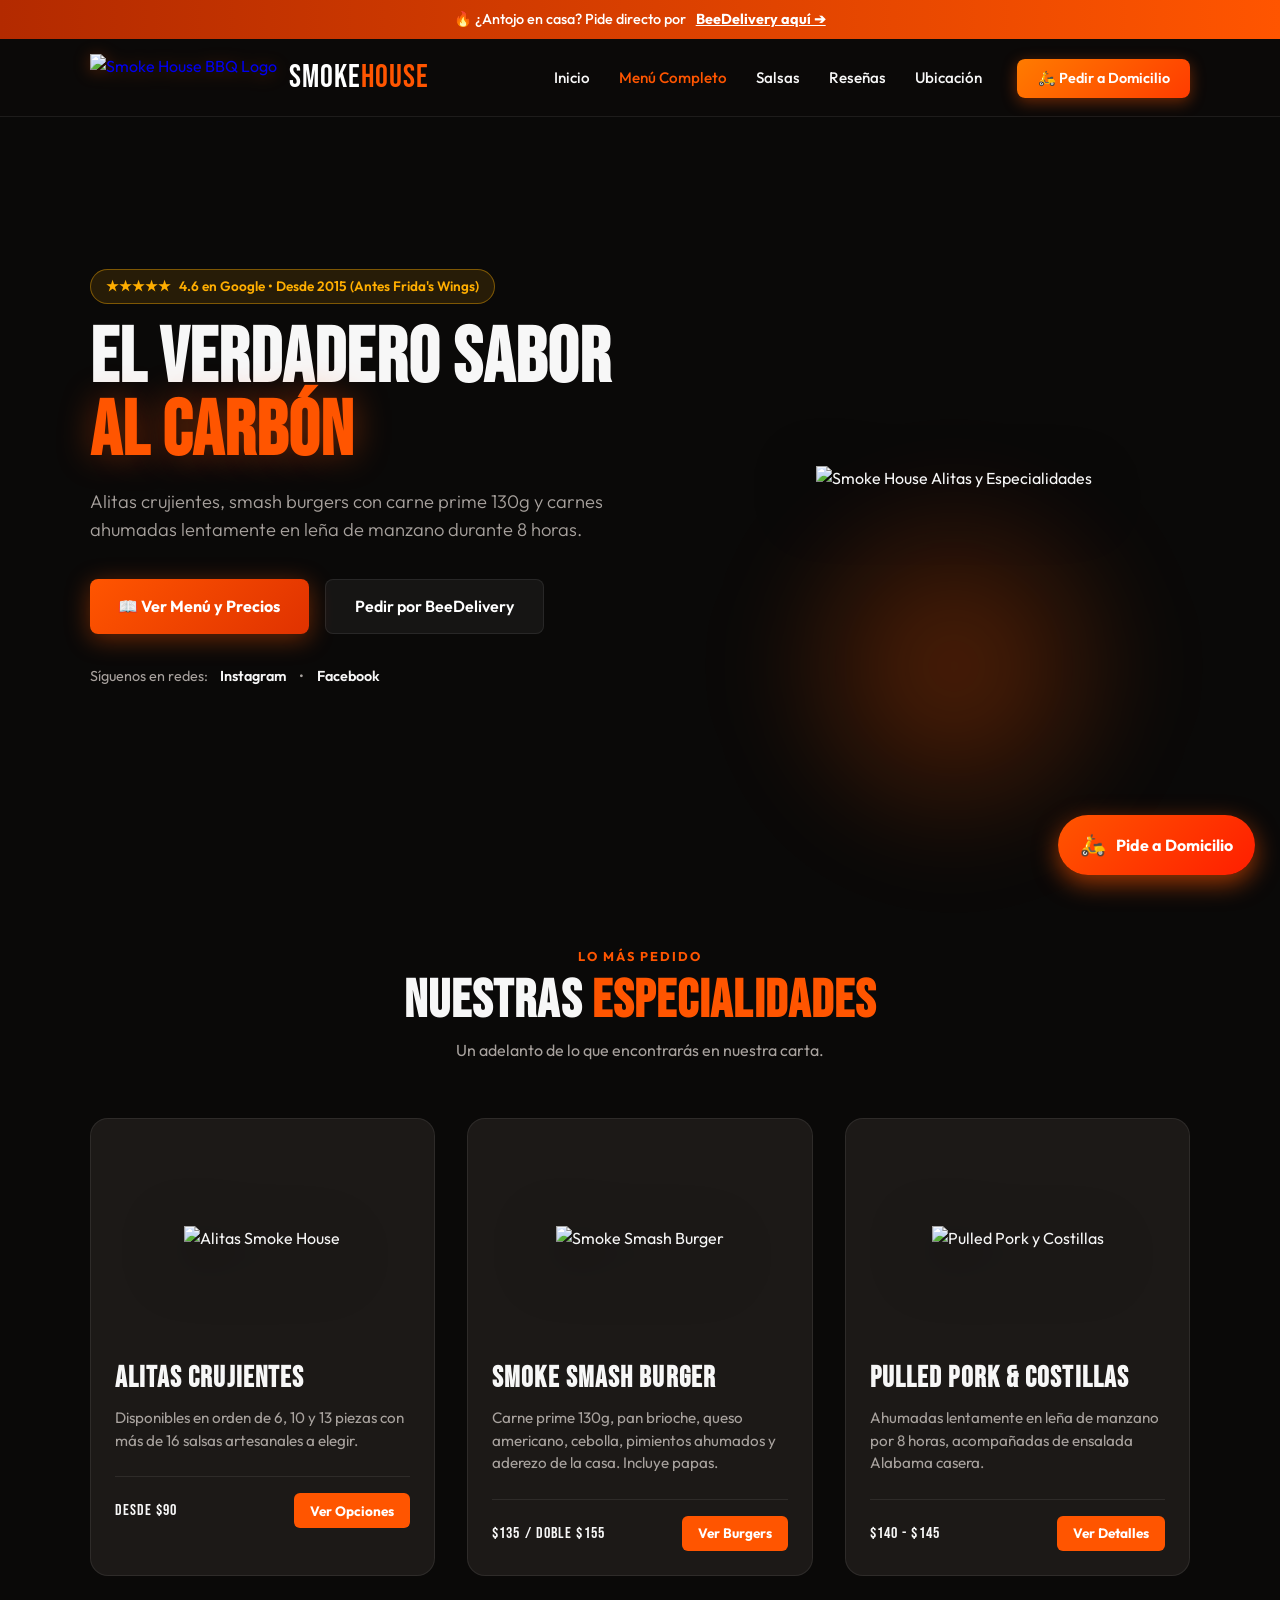
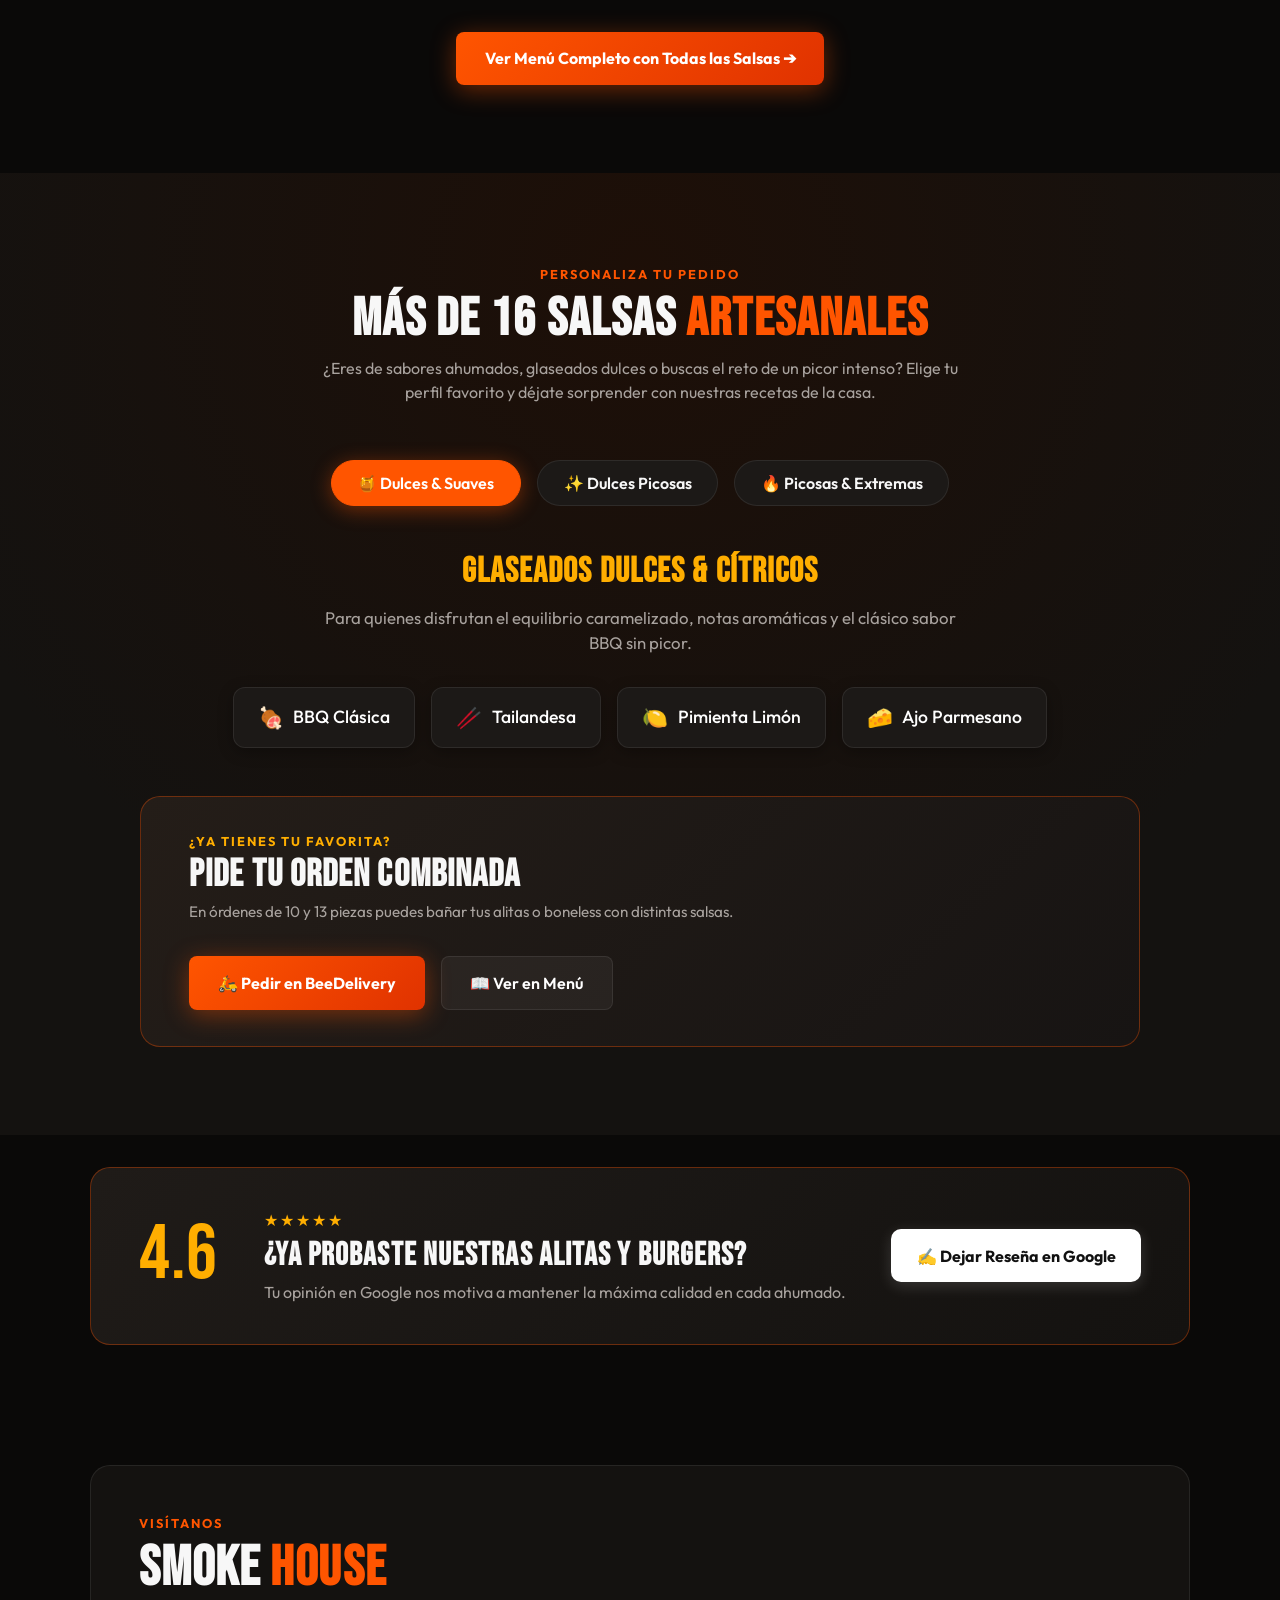
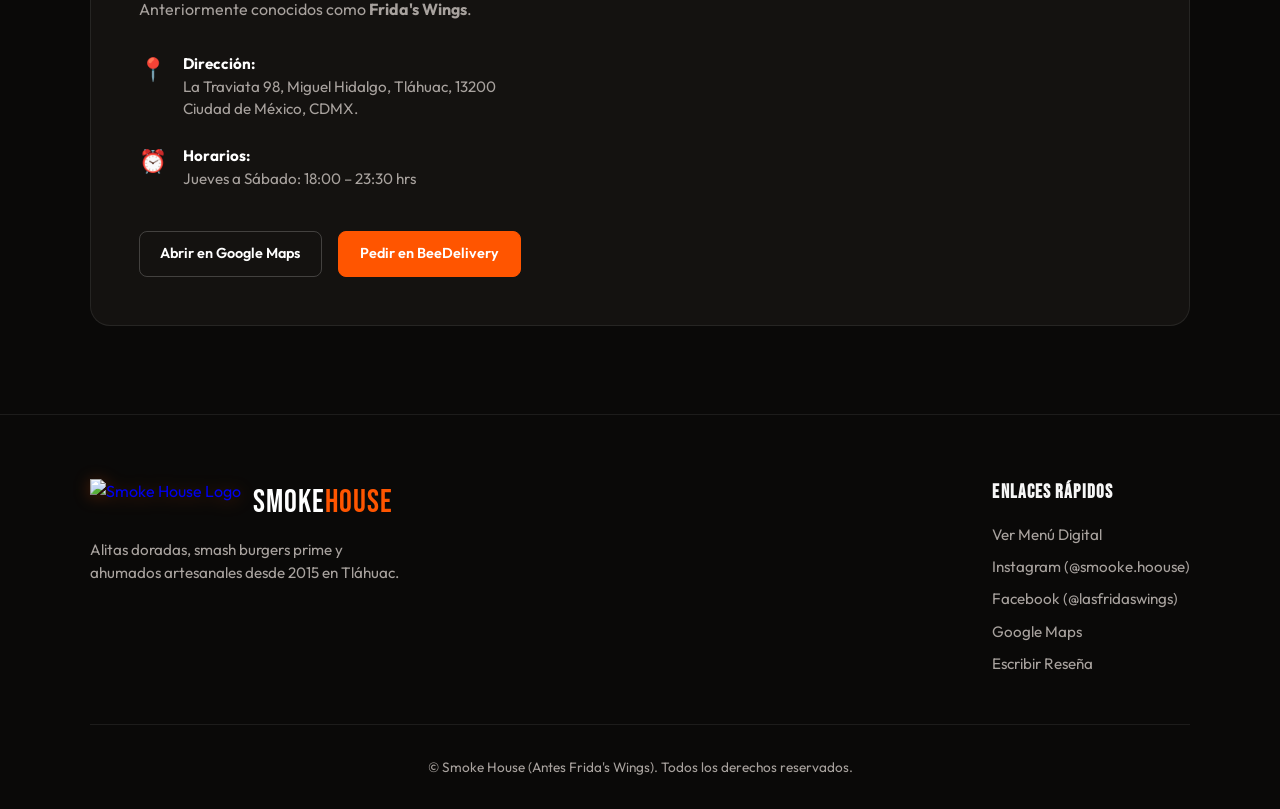
==== index.html @ 36313dc4 "Add files via upload" ====
<!DOCTYPE html>
<html lang="es">
<head>
  <meta charset="UTF-8">
  <meta name="viewport" content="width=device-width, initial-scale=1.0">
  <title>Smoke House BBQ | Alitas, Smash Burgers & Especialidades</title>
  <link rel="stylesheet" href="styles.css">
  <link rel="preconnect" href="https://fonts.googleapis.com">
  <link rel="preconnect" href="https://fonts.gstatic.com" crossorigin>
  <link href="https://fonts.googleapis.com/css2?family=Bebas+Neue&family=Outfit:wght@300;400;500;700&display=swap" rel="stylesheet">
</head>
<body>

  <!-- Cintillo Superior -->
  <div class="top-banner">
    <span>🔥 ¿Antojo en casa? Pide directo por </span>
    <a href="https://beedelivery.mx/restaurant/fridas-wings" target="_blank" rel="noopener noreferrer">BeeDelivery aquí ➔</a>
  </div>

  <!-- Navbar -->
  <nav class="navbar">
    <a href="index.html" class="logo-container">
      <img src="assets/recgraf/logo-smokehouse.png" alt="Smoke House BBQ Logo" class="site-logo">
      <span class="logo-text">SMOKE<span>HOUSE</span></span>
    </a>
    
    <div class="nav-menu" id="navMenu">
      <ul class="nav-links">
        <li><a href="index.html">Inicio</a></li>
        <li><a href="menu.html" class="active-link">Menú Completo</a></li>
        <li><a href="#sabores">Salsas</a></li>
        <li><a href="#resenas">Reseñas</a></li>
        <li><a href="#ubicacion">Ubicación</a></li>
      </ul>
      <div class="nav-actions">
        <a href="https://beedelivery.mx/restaurant/fridas-wings" target="_blank" rel="noopener noreferrer" class="btn-delivery">
          🛵 Pedir a Domicilio
        </a>
      </div>
    </div>

    <button class="nav-toggle" id="navToggle" aria-label="Abrir menú">
      <span></span>
      <span></span>
      <span></span>
    </button>
  </nav>

  <!-- Hero Section -->
  <header class="hero">
    <div class="hero-content">
      <div class="badge-hero">
        <span class="stars">★★★★★</span> 4.6 en Google • Desde 2015 (Antes Frida's Wings)
      </div>
      <h1>EL VERDADERO SABOR <span class="text-flame">AL CARBÓN</span></h1>
      <p>Alitas crujientes, smash burgers con carne prime 130g y carnes ahumadas lentamente en leña de manzano durante 8 horas.</p>
      
      <div class="hero-buttons">
        <a href="menu.html" class="btn-primary">📖 Ver Menú y Precios</a>
        <a href="https://beedelivery.mx/restaurant/fridas-wings" target="_blank" rel="noopener noreferrer" class="btn-secondary">Pedir por BeeDelivery</a>
      </div>

      <div class="social-quick">
        <span>Síguenos en redes:</span>
        <a href="https://www.instagram.com/smooke.hoouse" target="_blank" rel="noopener noreferrer">Instagram</a>
        <span>•</span>
        <a href="https://www.facebook.com/lasfridaswings/" target="_blank" rel="noopener noreferrer">Facebook</a>
      </div>
    </div>

    <div class="hero-media">
      <div class="glow-backdrop"></div>
      <img src="assets/recgraf/alitas.png" alt="Smoke House Alitas y Especialidades" class="hero-image cutout-img">
    </div>
  </header>

  <!-- Especialidades Destacadas -->
  <section id="destacados" class="section">
    <div class="section-header">
      <span class="section-tag">LO MÁS PEDIDO</span>
      <h2>NUESTRAS <span>ESPECIALIDADES</span></h2>
      <p>Un adelanto de lo que encontrarás en nuestra carta.</p>
    </div>

    <div class="cards-grid">
      <div class="card">
        <div class="card-img-wrap">
          <img src="assets/recgraf/alitas-platillo.png" alt="Alitas Smoke House" class="cutout-img">
        </div>
        <div class="card-content">
          <h3>Alitas Crujientes</h3>
          <p>Disponibles en orden de 6, 10 y 13 piezas con más de 16 salsas artesanales a elegir.</p>
          <div class="card-footer">
            <span class="portion">Desde $90</span>
            <a href="menu.html#alitas" class="btn-sm">Ver Opciones</a>
          </div>
        </div>
      </div>

      <div class="card">
        <div class="card-img-wrap">
          <img src="assets/recgraf/smash-burger.png" alt="Smoke Smash Burger" class="cutout-img">
        </div>
        <div class="card-content">
          <h3>Smoke Smash Burger</h3>
          <p>Carne prime 130g, pan brioche, queso americano, cebolla, pimientos ahumados y aderezo de la casa. Incluye papas.</p>
          <div class="card-footer">
            <span class="portion">$135 / Doble $155</span>
            <a href="menu.html#smash" class="btn-sm">Ver Burgers</a>
          </div>
        </div>
      </div>

      <div class="card">
        <div class="card-img-wrap">
          <img src="assets/recgraf/pulled-pork.png" alt="Pulled Pork y Costillas" class="cutout-img">
        </div>
        <div class="card-content">
          <h3>Pulled Pork & Costillas</h3>
          <p>Ahumadas lentamente en leña de manzano por 8 horas, acompañadas de ensalada Alabama casera.</p>
          <div class="card-footer">
            <span class="portion">$140 - $145</span>
            <a href="menu.html#especialidades" class="btn-sm">Ver Detalles</a>
          </div>
        </div>
      </div>
    </div>

    <div class="view-all-cta">
      <a href="menu.html" class="btn-primary">Ver Menú Completo con Todas las Salsas ➔</a>
    </div>
  </section>

<!-- Módulo Interactivo de Salsas: ¡Elige tu Favorita! -->
  <section id="sabores" class="section dark-section sauce-showcase">
    <div class="section-header">
      <span class="section-tag">PERSONALIZA TU PEDIDO</span>
      <h2>MÁS DE 16 SALSAS <span>ARTESANALES</span></h2>
      <p class="section-subtitle">
        ¿Eres de sabores ahumados, glaseados dulces o buscas el reto de un picor intenso? 
        Elige tu perfil favorito y déjate sorprender con nuestras recetas de la casa.
      </p>
    </div>

    <!-- Selector / Pestañas de Estilos de Salsa -->
    <div class="sauce-tabs">
      <button class="sauce-tab-btn active" data-category="dulces">
        🍯 Dulces & Suaves
      </button>
      <button class="sauce-tab-btn" data-category="dulces-picosas">
        ✨ Dulces Picosas
      </button>
      <button class="sauce-tab-btn" data-category="picosas">
        🔥 Picosas & Extremas
      </button>
    </div>

    <!-- Contenido de Salsas -->
    <div class="sauce-display-area">
      
      <!-- Categoría 1: Dulces -->
      <div class="sauce-category-panel active" id="dulces">
        <div class="panel-info">
          <h3>Glaseados Dulces & Cítricos</h3>
          <p>Para quienes disfrutan el equilibrio caramelizado, notas aromáticas y el clásico sabor BBQ sin picor.</p>
        </div>
        <div class="sauce-tag-grid">
          <div class="sauce-badge"><span class="badge-icon">🍖</span> BBQ Clásica</div>
          <div class="sauce-badge"><span class="badge-icon">🥢</span> Tailandesa</div>
          <div class="sauce-badge"><span class="badge-icon">🍋</span> Pimienta Limón</div>
          <div class="sauce-badge"><span class="badge-icon">🧀</span> Ajo Parmesano</div>
        </div>
      </div>

      <!-- Categoría 2: Dulces Picosas -->
      <div class="sauce-category-panel" id="dulces-picosas">
        <div class="panel-info">
          <h3>El Contraste Dulce-Picoso</h3>
          <p>La combinación favorita de la casa: toques frutales y botanas emblemáticas con un toque picante que engancha.</p>
        </div>
        <div class="sauce-tag-grid">
          <div class="sauce-badge"><span class="badge-icon">🍑</span> Durazno</div>
          <div class="sauce-badge"><span class="badge-icon">🍓</span> Frutos Rojos</div>
          <div class="sauce-badge"><span class="badge-icon">🥭</span> Mango Morita</div>
          <div class="sauce-badge"><span class="badge-icon">🫐</span> Blueberry</div>
          <div class="sauce-badge"><span class="badge-icon">🥃</span> Frambuesa Mezcal</div>
          <div class="sauce-badge"><span class="badge-icon">🍬</span> Pelón Pelo Rico</div>
          <div class="sauce-badge"><span class="badge-icon">🎡</span> Feria</div>
        </div>
      </div>

      <!-- Categoría 3: Picosas -->
      <div class="sauce-category-panel" id="picosas">
        <div class="panel-info">
          <h3>Fuego & Tradición</h3>
          <p>Chiles toreados, chipotle ahumado, mezclas cajún y el poder del habanero para los verdaderos amantes del picante.</p>
        </div>
        <div class="sauce-tag-grid">
          <div class="sauce-badge flame-badge"><span class="badge-icon">⚡</span> Búfalo</div>
          <div class="sauce-badge flame-badge"><span class="badge-icon">💣</span> Explosiva</div>
          <div class="sauce-badge flame-badge"><span class="badge-icon">🧂</span> Cajún</div>
          <div class="sauce-badge flame-badge"><span class="badge-icon">🌶️</span> Mango Habanero</div>
          <div class="sauce-badge flame-badge"><span class="badge-icon">🍍</span> Piña-Mango Habanero</div>
          <div class="sauce-badge flame-badge"><span class="badge-icon">🍂</span> Tamarindo Chipotle</div>
          <div class="sauce-badge flame-badge"><span class="badge-icon">💨</span> BBQ Chipotle</div>
        </div>
      </div>

    </div>

    <!-- Invitación / Call to Action -->
    <div class="sauce-cta-box">
      <div class="sauce-cta-content">
        <span class="cta-mini-tag">¿YA TIENES TU FAVORITA?</span>
        <h3>PIDE TU ORDEN COMBINADA</h3>
        <p>En órdenes de 10 y 13 piezas puedes bañar tus alitas o boneless con distintas salsas.</p>
      </div>
      <div class="sauce-cta-buttons">
        <a href="https://beedelivery.mx/restaurant/fridas-wings" target="_blank" rel="noopener noreferrer" class="btn-primary">
          🛵 Pedir en BeeDelivery
        </a>
        <a href="menu.html#salsas" class="btn-secondary">
          📖 Ver en Menú
        </a>
      </div>
    </div>
  </section>

  <!-- Reseñas -->
  <section id="resenas" class="section review-callout">
    <div class="review-box">
      <div class="review-score">4.6</div>
      <div class="review-details">
        <div class="stars-gold">★★★★★</div>
        <h3>¿Ya probaste nuestras alitas y burgers?</h3>
        <p>Tu opinión en Google nos motiva a mantener la máxima calidad en cada ahumado.</p>
      </div>
      <a href="https://search.google.com/local/writereview?placeid=ChIJX4h4C1UDzoURoZ0HjuZWt-M&cb=99326251" target="_blank" rel="noopener noreferrer" class="btn-review">
        ✍️ Dejar Reseña en Google
      </a>
    </div>
  </section>

  <!-- Ubicación -->
  <section id="ubicacion" class="section">
    <div class="location-grid">
      <div class="location-card">
        <span class="section-tag">VISÍTANOS</span>
        <h2>SMOKE <span>HOUSE</span></h2>
        <p class="tagline">Anteriormente conocidos como <strong>Frida's Wings</strong>.</p>
        
        <div class="info-list">
          <div class="info-item">
            <span class="icon">📍</span>
            <p><strong>Dirección:</strong><br>La Traviata 98, Miguel Hidalgo, Tláhuac, 13200 Ciudad de México, CDMX.</p>
          </div>
          <div class="info-item">
            <span class="icon">⏰</span>
            <p><strong>Horarios:</strong><br>Jueves a Sábado: 18:00 – 23:30 hrs</p>
          </div>
        </div>

        <div class="direct-links">
          <a href="https://maps.app.goo.gl/2SLFVTtFkL34fokA7" target="_blank" rel="noopener noreferrer" class="btn-outline">
            Abrir en Google Maps
          </a>
          <a href="https://beedelivery.mx/restaurant/fridas-wings" target="_blank" rel="noopener noreferrer" class="btn-outline highlight">
            Pedir en BeeDelivery
          </a>
        </div>
      </div>

      <div class="map-frame">
        <iframe 
          src="https://www.google.com/maps?q=La+Traviata+98,+Miguel+Hidalgo,+Tláhuac,+CDMX&output=embed" 
          width="100%" 
          height="100%" 
          style="border:0;" 
          allowfullscreen="" 
          loading="lazy">
        </iframe>
      </div>
    </div>
  </section>

  <a href="https://beedelivery.mx/restaurant/fridas-wings" target="_blank" rel="noopener noreferrer" class="floating-delivery" title="Pide en BeeDelivery">
    <span class="flt-icon">🛵</span>
    <span class="flt-text">Pide a Domicilio</span>
  </a>

  <footer class="footer">
    <div class="footer-wrap">
      <div class="footer-brand">
        <a href="index.html" class="logo-container">
          <img src="assets/recgraf/logo-smokehouse.png" alt="Smoke House Logo" class="site-logo">
          <span class="logo-text">SMOKE<span>HOUSE</span></span>
        </a>
        <p>Alitas doradas, smash burgers prime y ahumados artesanales desde 2015 en Tláhuac.</p>
      </div>
      
      <div class="footer-social">
        <h4>Enlaces Rápidos</h4>
        <div class="social-links">
          <a href="menu.html">Ver Menú Digital</a>
          <a href="https://www.instagram.com/smooke.hoouse" target="_blank" rel="noopener noreferrer">Instagram (@smooke.hoouse)</a>
          <a href="https://www.facebook.com/lasfridaswings/" target="_blank" rel="noopener noreferrer">Facebook (@lasfridaswings)</a>
          <a href="https://maps.app.goo.gl/2SLFVTtFkL34fokA7" target="_blank" rel="noopener noreferrer">Google Maps</a>
          <a href="https://search.google.com/local/writereview?query=Frida%27s+Wings+La+Traviata+98+Tlahuac" target="_blank" rel="noopener noreferrer">Escribir Reseña</a>
        </div>
      </div>
    </div>
    <div class="copyright">
      <p>© Smoke House (Antes Frida's Wings). Todos los derechos reservados.</p>
    </div>
  </footer>

  <script src="script.js"></script>
</body>
</html>
---- styles.css ----
/* ============================================================
   SMOKE HOUSE BBQ - MASTER STYLESHEET
   Variables, Reset, Tipografía y Tema Dark BBQ
   ============================================================ */

:root {
  --bg-dark: #0a0908;
  --bg-surface: #141210;
  --bg-card: #1c1917;
  --color-primary: #ff5500;
  --color-primary-glow: rgba(255, 85, 0, 0.4);
  --color-accent: #ffae00;
  --color-text: #f7f7f7;
  --color-muted: #a8a29e;
  --border-subtle: rgba(255, 255, 255, 0.08);
  --border-fire: rgba(255, 85, 0, 0.35);
  --transition: all 0.25s ease;
}

* {
  margin: 0;
  padding: 0;
  box-sizing: border-box;
}

html {
  scroll-behavior: smooth;
}

body {
  background-color: var(--bg-dark);
  color: var(--color-text);
  font-family: 'Outfit', sans-serif;
  line-height: 1.5;
  overflow-x: hidden;
}

/* Tipografía de Encabezados */
h1, h2, h3, h4, .logo-text, .review-score, .item-price, .wing-price, .wing-qty, .special-price, .junior-price, .portion {
  font-family: 'Bebas Neue', cursive;
  letter-spacing: 1.1px;
}

/* ============================================================
   BARRA SUPERIOR Y NAVEGACIÓN (GLOBAL)
   ============================================================ */

.top-banner {
  background: linear-gradient(90deg, #b32a00, #ff5500);
  color: #fff;
  text-align: center;
  padding: 0.55rem 1rem;
  font-size: 0.9rem;
  font-weight: 500;
}

.top-banner a {
  color: #fff;
  font-weight: 700;
  text-decoration: underline;
  margin-left: 0.4rem;
}

.navbar {
  display: flex;
  justify-content: space-between;
  align-items: center;
  padding: 0.9rem 7%;
  background: rgba(12, 10, 9, 0.94);
  backdrop-filter: blur(12px);
  position: sticky;
  top: 0;
  z-index: 1000;
  border-bottom: 1px solid var(--border-subtle);
}

.logo-container {
  display: flex;
  align-items: center;
  gap: 0.75rem;
  text-decoration: none;
}

.site-logo {
  height: 48px;
  width: auto;
  object-fit: contain;
  filter: drop-shadow(0 2px 8px rgba(255, 85, 0, 0.3));
  transition: transform 0.2s ease;
}

.logo-container:hover .site-logo {
  transform: scale(1.05);
}

.logo-text {
  font-size: 2rem;
  color: #fff;
}

.logo-text span {
  color: var(--color-primary);
}

.nav-menu {
  display: flex;
  align-items: center;
  gap: 2.2rem;
}

.nav-links {
  display: flex;
  list-style: none;
  gap: 1.8rem;
}

.nav-links a {
  color: var(--color-text);
  text-decoration: none;
  font-size: 0.95rem;
  font-weight: 500;
  transition: var(--transition);
}

.nav-links a:hover,
.nav-links a.active-link {
  color: var(--color-primary);
}

.btn-delivery {
  background: linear-gradient(135deg, #ff7b00, #ff3c00);
  color: #fff;
  padding: 0.65rem 1.3rem;
  border-radius: 8px;
  font-weight: 600;
  text-decoration: none;
  font-size: 0.9rem;
  box-shadow: 0 4px 15px var(--color-primary-glow);
  transition: var(--transition);
}

.btn-delivery:hover {
  transform: translateY(-2px);
  box-shadow: 0 6px 20px rgba(255, 85, 0, 0.6);
}

.nav-toggle {
  display: none;
  flex-direction: column;
  background: transparent;
  border: none;
  gap: 5px;
  cursor: pointer;
}

.nav-toggle span {
  width: 26px;
  height: 3px;
  background: #fff;
  border-radius: 2px;
}

/* ============================================================
   BOTONES Y COMPONENTES REUTILIZABLES
   ============================================================ */

.btn-primary {
  background: linear-gradient(135deg, #ff5500, #e03200);
  color: #fff;
  padding: 0.9rem 1.8rem;
  border-radius: 8px;
  font-weight: 700;
  text-decoration: none;
  display: inline-flex;
  align-items: center;
  gap: 0.5rem;
  box-shadow: 0 5px 25px var(--color-primary-glow);
  transition: var(--transition);
}

.btn-primary:hover {
  transform: translateY(-3px);
  box-shadow: 0 8px 30px rgba(255, 85, 0, 0.7);
}

.btn-secondary {
  border: 1px solid var(--border-subtle);
  background: rgba(255, 255, 255, 0.05);
  color: #fff;
  padding: 0.9rem 1.8rem;
  border-radius: 8px;
  font-weight: 600;
  text-decoration: none;
  transition: var(--transition);
}

.btn-secondary:hover {
  background: rgba(255, 255, 255, 0.12);
}

.btn-outline {
  border: 1px solid rgba(255, 255, 255, 0.2);
  color: #fff;
  padding: 0.7rem 1.3rem;
  border-radius: 8px;
  text-decoration: none;
  font-weight: 600;
  font-size: 0.9rem;
  transition: var(--transition);
}

.btn-outline:hover {
  border-color: var(--color-primary);
  color: var(--color-primary);
}

.btn-outline.highlight {
  background: var(--color-primary);
  border-color: var(--color-primary);
  color: #fff;
}

.btn-sm {
  background: var(--color-primary);
  color: #fff;
  text-decoration: none;
  font-size: 0.85rem;
  font-weight: 700;
  padding: 0.45rem 1rem;
  border-radius: 6px;
  transition: var(--transition);
}

.btn-sm:hover {
  background: #e03200;
}

.btn-sm.highlight {
  background: var(--color-primary);
  box-shadow: 0 4px 15px var(--color-primary-glow);
}

/* ============================================================
   HERO & SECCIONES DE INDEX.HTML
   ============================================================ */

.hero {
  display: flex;
  align-items: center;
  justify-content: space-between;
  padding: 4.5rem 7% 5.5rem;
  min-height: 82vh;
  gap: 3rem;
  position: relative;
}

.hero-content {
  max-width: 580px;
  z-index: 2;
}

.badge-hero {
  display: inline-flex;
  align-items: center;
  gap: 0.5rem;
  padding: 0.4rem 0.95rem;
  background: rgba(255, 174, 0, 0.12);
  border: 1px solid rgba(255, 174, 0, 0.4);
  color: var(--color-accent);
  border-radius: 30px;
  font-size: 0.85rem;
  font-weight: 600;
  margin-bottom: 1.2rem;
}

.hero h1 {
  font-size: 4.8rem;
  line-height: 0.95;
  margin-bottom: 1.2rem;
}

.text-flame {
  color: var(--color-primary);
  text-shadow: 0 0 35px var(--color-primary-glow);
}

.hero p {
  color: var(--color-muted);
  font-size: 1.15rem;
  margin-bottom: 2.2rem;
  font-weight: 300;
}

.hero-buttons {
  display: flex;
  gap: 1rem;
  flex-wrap: wrap;
  margin-bottom: 2rem;
}

.social-quick {
  display: flex;
  align-items: center;
  gap: 0.8rem;
  font-size: 0.9rem;
  color: var(--color-muted);
}

.social-quick a {
  color: var(--color-text);
  text-decoration: none;
  font-weight: 600;
  transition: var(--transition);
}

.social-quick a:hover {
  color: var(--color-primary);
}

.hero-media {
  flex: 1;
  display: flex;
  justify-content: center;
  position: relative;
}

.glow-backdrop {
  position: absolute;
  width: 400px;
  height: 400px;
  background: radial-gradient(circle, rgba(255, 85, 0, 0.3) 0%, rgba(12, 10, 9, 0) 70%);
  border-radius: 50%;
  filter: blur(40px);
  z-index: 1;
}

.cutout-img {
  position: relative;
  z-index: 2;
  max-width: 100%;
  height: auto;
  filter: drop-shadow(0 15px 30px rgba(0, 0, 0, 0.85));
}

.section {
  padding: 5.5rem 7%;
}

.dark-section {
  background: var(--bg-surface);
}

.section-header {
  text-align: center;
  max-width: 650px;
  margin: 0 auto 3.5rem;
}

.section-tag {
  display: inline-block;
  font-size: 0.8rem;
  letter-spacing: 2px;
  font-weight: 700;
  color: var(--color-primary);
  margin-bottom: 0.5rem;
}

.section-header h2 {
  font-size: 3.4rem;
  line-height: 1;
  margin-bottom: 0.6rem;
}

.section-header h2 span {
  color: var(--color-primary);
}

.section-header p {
  color: var(--color-muted);
  font-size: 1rem;
}

.cards-grid {
  display: grid;
  grid-template-columns: repeat(auto-fit, minmax(290px, 1fr));
  gap: 2rem;
}

.card {
  background: var(--bg-card);
  border: 1px solid var(--border-subtle);
  border-radius: 18px;
  padding: 1.5rem;
  display: flex;
  flex-direction: column;
  transition: var(--transition);
}

.card:hover {
  transform: translateY(-6px);
  border-color: var(--border-fire);
  box-shadow: 0 12px 30px rgba(0,0,0,0.5);
}

.card-img-wrap {
  height: 190px;
  display: flex;
  align-items: center;
  justify-content: center;
  margin-bottom: 1.5rem;
}

.card-img-wrap img {
  max-height: 100%;
  max-width: 100%;
  object-fit: contain;
}

.card-content h3 {
  font-size: 1.8rem;
  margin-bottom: 0.4rem;
}

.card-content p {
  color: var(--color-muted);
  font-size: 0.95rem;
  margin-bottom: 1.5rem;
  flex-grow: 1;
}

.card-footer {
  display: flex;
  justify-content: space-between;
  align-items: center;
  border-top: 1px solid var(--border-subtle);
  padding-top: 1rem;
}

.view-all-cta {
  text-align: center;
  margin-top: 3.5rem;
}

/* ============================================================
   MÓDULO INTERACTIVO DE SALSAS EN HOME (index.html)
   ============================================================ */

.sauce-showcase {
  background: radial-gradient(circle at 50% 10%, rgba(255, 85, 0, 0.08) 0%, var(--bg-surface) 70%);
  position: relative;
}

.sauce-tabs {
  display: flex;
  justify-content: center;
  gap: 1rem;
  flex-wrap: wrap;
  margin-bottom: 2.5rem;
}

.sauce-tab-btn {
  background: var(--bg-card);
  border: 1px solid var(--border-subtle);
  color: var(--color-text);
  font-family: 'Outfit', sans-serif;
  font-size: 1rem;
  font-weight: 600;
  padding: 0.75rem 1.6rem;
  border-radius: 50px;
  cursor: pointer;
  transition: var(--transition);
}

.sauce-tab-btn:hover {
  border-color: var(--color-primary);
  background: rgba(255, 85, 0, 0.1);
}

.sauce-tab-btn.active {
  background: var(--color-primary);
  border-color: var(--color-primary);
  color: #fff;
  box-shadow: 0 4px 20px var(--color-primary-glow);
}

.sauce-display-area {
  max-width: 1000px;
  margin: 0 auto;
}

.sauce-category-panel {
  display: none;
  animation: fadeIn 0.4s ease forwards;
}

.sauce-category-panel.active {
  display: block;
}

@keyframes fadeIn {
  from { opacity: 0; transform: translateY(10px); }
  to { opacity: 1; transform: translateY(0); }
}

.panel-info {
  text-align: center;
  max-width: 650px;
  margin: 0 auto 2rem;
}

.panel-info h3 {
  font-size: 2.2rem;
  color: var(--color-accent);
  margin-bottom: 0.4rem;
}

.panel-info p {
  color: var(--color-muted);
  font-size: 1.05rem;
}

.sauce-tag-grid {
  display: flex;
  flex-wrap: wrap;
  justify-content: center;
  gap: 1rem;
  margin-bottom: 3rem;
}

.sauce-badge {
  background: var(--bg-card);
  border: 1px solid var(--border-subtle);
  color: #fff;
  font-size: 1.1rem;
  font-weight: 500;
  padding: 0.85rem 1.5rem;
  border-radius: 12px;
  display: flex;
  align-items: center;
  gap: 0.6rem;
  box-shadow: 0 4px 15px rgba(0,0,0,0.3);
  transition: var(--transition);
}

.sauce-badge:hover {
  transform: translateY(-4px);
  border-color: var(--color-accent);
  box-shadow: 0 8px 25px rgba(255, 174, 0, 0.2);
}

.flame-badge:hover {
  border-color: var(--color-primary);
  box-shadow: 0 8px 25px var(--color-primary-glow);
}

.badge-icon {
  font-size: 1.3rem;
}

.sauce-cta-box {
  background: linear-gradient(135deg, #241d18, #171413);
  border: 1px solid var(--border-fire);
  border-radius: 20px;
  padding: 2.2rem 3rem;
  display: flex;
  justify-content: space-between;
  align-items: center;
  gap: 2rem;
  flex-wrap: wrap;
  max-width: 1000px;
  margin: 0 auto;
}

.cta-mini-tag {
  color: var(--color-accent);
  font-size: 0.8rem;
  font-weight: 700;
  letter-spacing: 2px;
  display: block;
  margin-bottom: 0.3rem;
}

.sauce-cta-content h3 {
  font-size: 2.4rem;
  line-height: 1;
  margin-bottom: 0.4rem;
}

.sauce-cta-content p {
  color: var(--color-muted);
  font-size: 0.95rem;
}

.sauce-cta-buttons {
  display: flex;
  gap: 1rem;
  flex-wrap: wrap;
}

/* ============================================================
   RESEÑAS, UBICACIÓN Y FOOTER (GLOBAL)
   ============================================================ */

.review-callout {
  padding-top: 2rem;
  padding-bottom: 2rem;
}

.review-box {
  background: linear-gradient(135deg, #1f1b18, #141210);
  border: 1px solid var(--border-fire);
  border-radius: 20px;
  padding: 2.5rem 3rem;
  display: flex;
  align-items: center;
  justify-content: space-between;
  gap: 2rem;
  flex-wrap: wrap;
}

.review-score {
  font-size: 4.8rem;
  color: var(--color-accent);
  line-height: 1;
}

.stars-gold {
  color: var(--color-accent);
  letter-spacing: 2px;
}

.review-details h3 {
  font-size: 2rem;
}

.review-details p {
  color: var(--color-muted);
}

.btn-review {
  background: #fff;
  color: #111;
  font-weight: 700;
  text-decoration: none;
  padding: 0.9rem 1.6rem;
  border-radius: 10px;
  transition: var(--transition);
  box-shadow: 0 4px 15px rgba(255,255,255,0.15);
}

.btn-review:hover {
  background: var(--color-accent);
  color: #000;
}

.location-grid {
  display: grid;
  grid-template-columns: 1fr 1.2fr;
  gap: 2.5rem;
  background: var(--bg-surface);
  border: 1px solid var(--border-subtle);
  border-radius: 20px;
  overflow: hidden;
}

.location-card {
  padding: 3rem;
  display: flex;
  flex-direction: column;
  justify-content: center;
}

.location-card h2 {
  font-size: 3.5rem;
  line-height: 1;
}

.location-card h2 span {
  color: var(--color-primary);
}

.tagline {
  color: var(--color-muted);
  margin-bottom: 2rem;
}

.info-list {
  display: flex;
  flex-direction: column;
  gap: 1.5rem;
  margin-bottom: 2.5rem;
}

.info-item {
  display: flex;
  gap: 1rem;
  align-items: flex-start;
}

.info-item .icon {
  font-size: 1.4rem;
}

.info-item p {
  color: var(--color-muted);
  font-size: 0.95rem;
}

.info-item strong {
  color: #fff;
}

.direct-links {
  display: flex;
  gap: 1rem;
  flex-wrap: wrap;
}

.map-frame {
  min-height: 380px;
}

.floating-delivery {
  position: fixed;
  bottom: 25px;
  right: 25px;
  background: linear-gradient(135deg, #ff5500, #ff1e00);
  color: #fff;
  display: flex;
  align-items: center;
  gap: 0.6rem;
  padding: 0.9rem 1.4rem;
  border-radius: 50px;
  text-decoration: none;
  font-weight: 700;
  box-shadow: 0 8px 25px rgba(255, 85, 0, 0.6);
  z-index: 999;
  transition: var(--transition);
}

.floating-delivery:hover {
  transform: scale(1.05);
  box-shadow: 0 10px 30px rgba(255, 85, 0, 0.8);
}

.flt-icon {
  font-size: 1.3rem;
}

.footer {
  border-top: 1px solid var(--border-subtle);
  background: var(--bg-dark);
  padding: 4rem 7% 2rem;
}

.footer-wrap {
  display: flex;
  justify-content: space-between;
  align-items: flex-start;
  flex-wrap: wrap;
  gap: 2rem;
  margin-bottom: 3rem;
}

.footer-brand p {
  color: var(--color-muted);
  font-size: 0.95rem;
  max-width: 320px;
  margin-top: 0.75rem;
}

.footer-social h4 {
  font-size: 1.2rem;
  margin-bottom: 1rem;
}

.social-links {
  display: flex;
  flex-direction: column;
  gap: 0.6rem;
}

.social-links a {
  color: var(--color-muted);
  text-decoration: none;
  font-size: 0.95rem;
  transition: var(--transition);
}

.social-links a:hover {
  color: var(--color-primary);
}

.copyright {
  text-align: center;
  color: var(--color-muted);
  font-size: 0.85rem;
  border-top: 1px solid var(--border-subtle);
  padding-top: 2rem;
}

/* ============================================================
   PÁGINA DE MENÚ DIGITAL FULL-WIDTH (menu.html)
   ============================================================ */

.menu-page-body {
  background-color: #0a0908;
}

.menu-dynamic-hero {
  position: relative;
  padding: 5rem 7% 3rem;
  background: radial-gradient(circle at 50% 20%, rgba(255, 85, 0, 0.22) 0%, rgba(10, 9, 8, 0.98) 75%);
  text-align: center;
  border-bottom: 1px solid var(--border-fire);
}

.menu-hero-inner {
  max-width: 900px;
  margin: 0 auto;
}

.hero-badge-pill {
  display: inline-block;
  background: rgba(255, 85, 0, 0.15);
  border: 1px solid var(--border-fire);
  color: var(--color-primary);
  font-weight: 700;
  font-size: 0.85rem;
  padding: 0.4rem 1.2rem;
  border-radius: 50px;
  letter-spacing: 1.5px;
  margin-bottom: 1rem;
}

.menu-dynamic-hero h1 {
  font-size: 5rem;
  line-height: 0.95;
  margin-bottom: 1rem;
}

.menu-dynamic-hero h1 span {
  color: var(--color-primary);
  text-shadow: 0 0 35px var(--color-primary-glow);
}

.menu-dynamic-hero p {
  color: var(--color-muted);
  font-size: 1.2rem;
  font-weight: 300;
  margin-bottom: 2.5rem;
}

.menu-quick-nav {
  display: flex;
  justify-content: center;
  gap: 0.8rem;
  flex-wrap: wrap;
  position: sticky;
  top: 75px;
  z-index: 90;
  padding: 0.8rem 1rem;
  background: rgba(16, 14, 12, 0.85);
  backdrop-filter: blur(14px);
  border: 1px solid var(--border-subtle);
  border-radius: 50px;
  box-shadow: 0 10px 30px rgba(0,0,0,0.6);
}

.quick-nav-item {
  color: #fff;
  text-decoration: none;
  font-size: 0.95rem;
  font-weight: 600;
  padding: 0.5rem 1.2rem;
  border-radius: 30px;
  transition: var(--transition);
  background: rgba(255, 255, 255, 0.04);
}

.quick-nav-item:hover {
  background: var(--color-primary);
  color: #fff;
  transform: translateY(-2px);
}

.menu-fullwidth-wrapper {
  max-width: 1380px;
  margin: 0 auto;
  padding: 3rem 4% 6rem;
  display: flex;
  flex-direction: column;
  gap: 4.5rem;
}

.free-fries-banner {
  background: linear-gradient(90deg, #3d1404, #ff5500, #3d1404);
  border-radius: 16px;
  padding: 1.2rem 2rem;
  display: flex;
  align-items: center;
  gap: 1.5rem;
  box-shadow: 0 8px 30px var(--color-primary-glow);
  border: 1px solid rgba(255, 255, 255, 0.2);
}

.banner-icon {
  font-size: 2.8rem;
}

.banner-text strong {
  display: block;
  font-size: 1.25rem;
  color: #fff;
  letter-spacing: 1px;
}

.banner-text span {
  color: rgba(255, 255, 255, 0.9);
  font-size: 0.95rem;
}

.category-title-bar {
  display: flex;
  justify-content: space-between;
  align-items: flex-end;
  border-bottom: 2px solid var(--border-subtle);
  padding-bottom: 1.2rem;
  margin-bottom: 2.2rem;
  flex-wrap: wrap;
  gap: 1rem;
}

.title-with-icon {
  display: flex;
  align-items: center;
  gap: 1.2rem;
}

.fire-title-icon {
  font-size: 3rem;
}

.title-with-icon h2 {
  font-size: 2.8rem;
  line-height: 1;
  color: #fff;
}

.title-with-icon p {
  color: var(--color-muted);
  font-size: 1.05rem;
  margin-top: 0.3rem;
}

.category-tag-badge {
  background: rgba(255, 255, 255, 0.06);
  border: 1px solid var(--border-subtle);
  color: var(--color-muted);
  font-size: 0.85rem;
  font-weight: 700;
  padding: 0.4rem 1rem;
  border-radius: 20px;
}

.category-tag-badge.gold {
  border-color: var(--color-accent);
  color: var(--color-accent);
  background: rgba(255, 174, 0, 0.1);
}

/* 1. Alitas Pricing Grid */
.wings-pricing-grid {
  display: grid;
  grid-template-columns: repeat(auto-fit, minmax(300px, 1fr));
  gap: 2rem;
}

.wing-card {
  background: var(--bg-card);
  border: 1px solid var(--border-subtle);
  border-radius: 20px;
  padding: 2.5rem 2rem;
  display: flex;
  flex-direction: column;
  position: relative;
  transition: var(--transition);
}

.wing-card:hover {
  transform: translateY(-8px);
  border-color: var(--color-primary);
  box-shadow: 0 12px 35px rgba(0,0,0,0.6);
}

.wing-card.wing-featured {
  background: linear-gradient(145deg, #241c18, #181412);
  border: 2px solid var(--color-primary);
  box-shadow: 0 10px 40px var(--color-primary-glow);
}

.ribbon-popular {
  position: absolute;
  top: -14px;
  right: 25px;
  background: linear-gradient(135deg, #ff5500, #ff1e00);
  color: #fff;
  font-weight: 800;
  font-size: 0.8rem;
  padding: 0.3rem 1rem;
  border-radius: 20px;
  letter-spacing: 1px;
}

.wing-card-header {
  display: flex;
  align-items: center;
  gap: 1rem;
  margin-bottom: 1.5rem;
}

.wing-qty {
  font-size: 4.5rem;
  line-height: 1;
  color: var(--color-primary);
}

.wing-meta h3 {
  font-size: 2rem;
  line-height: 1;
  color: #fff;
}

.wing-meta small {
  color: var(--color-muted);
  font-size: 0.9rem;
}

.wing-price {
  font-size: 3.5rem;
  color: var(--color-accent);
  line-height: 1;
  margin-bottom: 1rem;
}

.wing-desc {
  color: var(--color-muted);
  font-size: 1rem;
  margin-bottom: 2rem;
  flex-grow: 1;
}

.btn-order-card {
  background: rgba(255, 255, 255, 0.08);
  color: #fff;
  text-decoration: none;
  font-weight: 700;
  text-align: center;
  padding: 0.85rem;
  border-radius: 10px;
  border: 1px solid var(--border-subtle);
  transition: var(--transition);
}

.btn-order-card:hover {
  background: var(--color-primary);
  border-color: var(--color-primary);
  color: #fff;
}

.btn-order-card.highlight {
  background: var(--color-primary);
  box-shadow: 0 4px 20px var(--color-primary-glow);
}

/* 2. Muro de Salsas */
.sauces-super-grid {
  display: grid;
  grid-template-columns: repeat(auto-fit, minmax(320px, 1fr));
  gap: 2rem;
}

.sauce-col {
  background: var(--bg-surface);
  border: 1px solid var(--border-subtle);
  border-radius: 20px;
  overflow: hidden;
}

.sauce-col-head {
  padding: 1.5rem;
  text-align: center;
}

.sauce-col-head span {
  font-size: 2.2rem;
}

.sauce-col-head h3 {
  font-size: 1.8rem;
  color: #fff;
  margin-top: 0.3rem;
}

.sauce-col-head small {
  color: var(--color-muted);
  font-weight: 500;
}

.sauce-col-head.sweetness { background: rgba(255, 174, 0, 0.1); border-bottom: 1px solid rgba(255, 174, 0, 0.2); }
.sauce-col-head.medium-heat { background: rgba(255, 85, 0, 0.1); border-bottom: 1px solid rgba(255, 85, 0, 0.2); }
.sauce-col-head.high-heat { background: rgba(255, 30, 0, 0.15); border-bottom: 1px solid rgba(255, 30, 0, 0.3); }

.sauce-items-box {
  padding: 1.5rem;
  display: flex;
  flex-direction: column;
  gap: 0.8rem;
}

.sauce-pill-item {
  background: var(--bg-card);
  padding: 0.85rem 1.2rem;
  border-radius: 12px;
  display: flex;
  justify-content: space-between;
  align-items: center;
  border: 1px solid var(--border-subtle);
  transition: var(--transition);
}

.sauce-pill-item:hover {
  transform: translateX(5px);
  border-color: var(--color-accent);
}

.sauce-pill-item.hot-pill:hover {
  border-color: var(--color-primary);
  background: #241a17;
}

.s-name {
  font-weight: 700;
  color: #fff;
  font-size: 1.05rem;
}

.s-note {
  font-size: 0.82rem;
  color: var(--color-muted);
}

/* 3. Smash Burgers Bento Grid */
.dishes-bento-grid {
  display: grid;
  grid-template-columns: repeat(12, 1fr);
  gap: 2rem;
}

.bento-card {
  background: var(--bg-card);
  border: 1px solid var(--border-subtle);
  border-radius: 20px;
  padding: 2.2rem;
  display: flex;
  flex-direction: column;
  grid-column: span 6;
  position: relative;
  transition: var(--transition);
}

.bento-hero-card {
  grid-column: span 12;
  background: linear-gradient(135deg, #241c18, #161311);
  border: 2px solid var(--border-fire);
}

.bento-card:hover {
  transform: translateY(-5px);
  border-color: var(--color-primary);
  box-shadow: 0 12px 35px rgba(0,0,0,0.5);
}

.bento-badge {
  position: absolute;
  top: 18px;
  right: 25px;
  background: var(--color-accent);
  color: #000;
  font-weight: 800;
  font-size: 0.75rem;
  padding: 0.3rem 0.8rem;
  border-radius: 20px;
}

.bento-header {
  display: flex;
  justify-content: space-between;
  align-items: flex-start;
  margin-bottom: 1.2rem;
  flex-wrap: wrap;
  gap: 1rem;
}

.bento-header h3 {
  font-size: 2.4rem;
  color: #fff;
  line-height: 1;
}

.bento-tagline {
  color: var(--color-accent);
  font-size: 0.95rem;
  font-weight: 500;
}

.price-combo {
  display: flex;
  gap: 0.6rem;
}

.price-bubble {
  background: var(--bg-surface);
  border: 1px solid var(--border-subtle);
  padding: 0.4rem 0.8rem;
  border-radius: 10px;
  text-align: center;
}

.price-bubble small {
  display: block;
  font-size: 0.75rem;
  color: var(--color-muted);
}

.price-bubble span {
  font-family: 'Bebas Neue', cursive;
  font-size: 1.6rem;
  color: #fff;
}

.price-bubble.highlight span {
  color: var(--color-accent);
}

.bento-ingredients {
  color: var(--color-muted);
  font-size: 1.05rem;
  line-height: 1.6;
  margin-bottom: 2rem;
  flex-grow: 1;
}

.bento-action {
  display: flex;
  justify-content: space-between;
  align-items: center;
  border-top: 1px solid var(--border-subtle);
  padding-top: 1.2rem;
  flex-wrap: wrap;
  gap: 1rem;
}

.fries-inc {
  color: var(--color-accent);
  font-weight: 600;
  font-size: 0.95rem;
}

/* 4. Especialidades Grid */
.specialties-fullgrid {
  display: grid;
  grid-template-columns: repeat(auto-fit, minmax(350px, 1fr));
  gap: 2rem;
}

.special-card {
  background: var(--bg-card);
  border: 1px solid var(--border-subtle);
  border-radius: 20px;
  padding: 2.2rem;
  display: flex;
  flex-direction: column;
  transition: var(--transition);
}

.special-card:hover {
  transform: translateY(-6px);
  border-color: var(--border-fire);
}

.special-card.special-highlighted {
  border-color: var(--border-fire);
  background: linear-gradient(145deg, #201916, #161311);
}

.special-top {
  display: flex;
  justify-content: space-between;
  align-items: center;
  margin-bottom: 1rem;
}

.smoke-time-tag {
  background: rgba(255, 255, 255, 0.07);
  border: 1px solid var(--border-subtle);
  color: #fff;
  font-size: 0.8rem;
  font-weight: 700;
  padding: 0.3rem 0.8rem;
  border-radius: 20px;
}

.smoke-time-tag.fire {
  border-color: var(--color-primary);
  color: var(--color-primary);
  background: rgba(255, 85, 0, 0.12);
}

.smoke-time-tag.gold {
  border-color: var(--color-accent);
  color: var(--color-accent);
  background: rgba(255, 174, 0, 0.12);
}

.special-price {
  font-size: 2.4rem;
  color: var(--color-accent);
}

.special-card h3 {
  font-size: 2.2rem;
  color: #fff;
  margin-bottom: 0.5rem;
}

.special-desc {
  color: var(--color-muted);
  font-size: 1.02rem;
  margin-bottom: 1.8rem;
  flex-grow: 1;
}

.card-bottom-link {
  display: flex;
  justify-content: space-between;
  align-items: center;
  border-top: 1px solid var(--border-subtle);
  padding-top: 1.2rem;
}

.side-note {
  color: var(--color-muted);
  font-size: 0.85rem;
  font-weight: 500;
}

/* 5. Pa' Los Junior */
.junior-grid {
  display: grid;
  grid-template-columns: repeat(auto-fit, minmax(320px, 1fr));
  gap: 2rem;
}

.junior-card {
  background: var(--bg-surface);
  border: 1px solid var(--border-subtle);
  border-radius: 18px;
  padding: 2rem;
  display: flex;
  flex-direction: column;
}

.junior-header {
  display: flex;
  justify-content: space-between;
  align-items: center;
  margin-bottom: 0.8rem;
}

.junior-header h3 {
  font-size: 2rem;
  color: #fff;
}

.junior-price {
  font-size: 2.2rem;
  color: var(--color-accent);
}

.junior-card p {
  color: var(--color-muted);
  margin-bottom: 1.5rem;
  flex-grow: 1;
}

/* Banner de Cierre en Menú */
.menu-bottom-banner {
  background: radial-gradient(circle at 50% 50%, #2e1a12 0%, #141110 80%);
  border: 1px solid var(--border-fire);
  border-radius: 24px;
  padding: 3.5rem 2rem;
  text-align: center;
  box-shadow: 0 15px 40px rgba(0,0,0,0.6);
}

.badge-mini {
  color: var(--color-accent);
  font-size: 0.8rem;
  letter-spacing: 2px;
  font-weight: 800;
  display: inline-block;
  margin-bottom: 0.8rem;
}

.bottom-banner-content h2 {
  font-size: 4rem;
  line-height: 1;
  margin-bottom: 0.8rem;
  color: #fff;
}

.bottom-banner-content p {
  color: var(--color-muted);
  font-size: 1.2rem;
  max-width: 650px;
  margin: 0 auto 2.5rem;
}

.bottom-cta-buttons {
  display: flex;
  justify-content: center;
  gap: 1.2rem;
  flex-wrap: wrap;
}

/* ============================================================
   RESPONSIVIDAD Y MEDIA QUERIES
   ============================================================ */

@media (max-width: 900px) {
  .hero {
    flex-direction: column-reverse;
    text-align: center;
    padding-top: 2rem;
  }
  .hero h1 {
    font-size: 3.8rem;
  }
  .hero-buttons {
    justify-content: center;
  }
  .social-quick {
    justify-content: center;
  }
  .location-grid {
    grid-template-columns: 1fr;
  }
  .map-frame {
    height: 300px;
  }
  .menu-dynamic-hero h1 {
    font-size: 3.8rem;
  }
  .bento-card {
    grid-column: span 12;
  }
  .title-with-icon h2 {
    font-size: 2.2rem;
  }
}

@media (max-width: 768px) {
  .nav-menu {
    position: fixed;
    top: 68px;
    left: -100%;
    width: 100%;
    height: calc(100vh - 68px);
    background: rgba(12, 10, 9, 0.98);
    flex-direction: column;
    justify-content: center;
    gap: 2rem;
    transition: 0.3s ease;
  }

  .nav-menu.active {
    left: 0;
  }

  .nav-links {
    flex-direction: column;
    align-items: center;
    gap: 1.5rem;
  }

  .nav-toggle {
    display: flex;
  }

  .review-box {
    text-align: center;
    justify-content: center;
  }

  .sauce-cta-box {
    text-align: center;
    justify-content: center;
  }

  .sauce-cta-buttons {
    justify-content: center;
  }
}

@media (max-width: 600px) {
  .menu-quick-nav {
    border-radius: 20px;
    top: 65px;
  }
  .quick-nav-item {
    font-size: 0.85rem;
    padding: 0.4rem 0.8rem;
  }
  .free-fries-banner {
    flex-direction: column;
    text-align: center;
  }
}
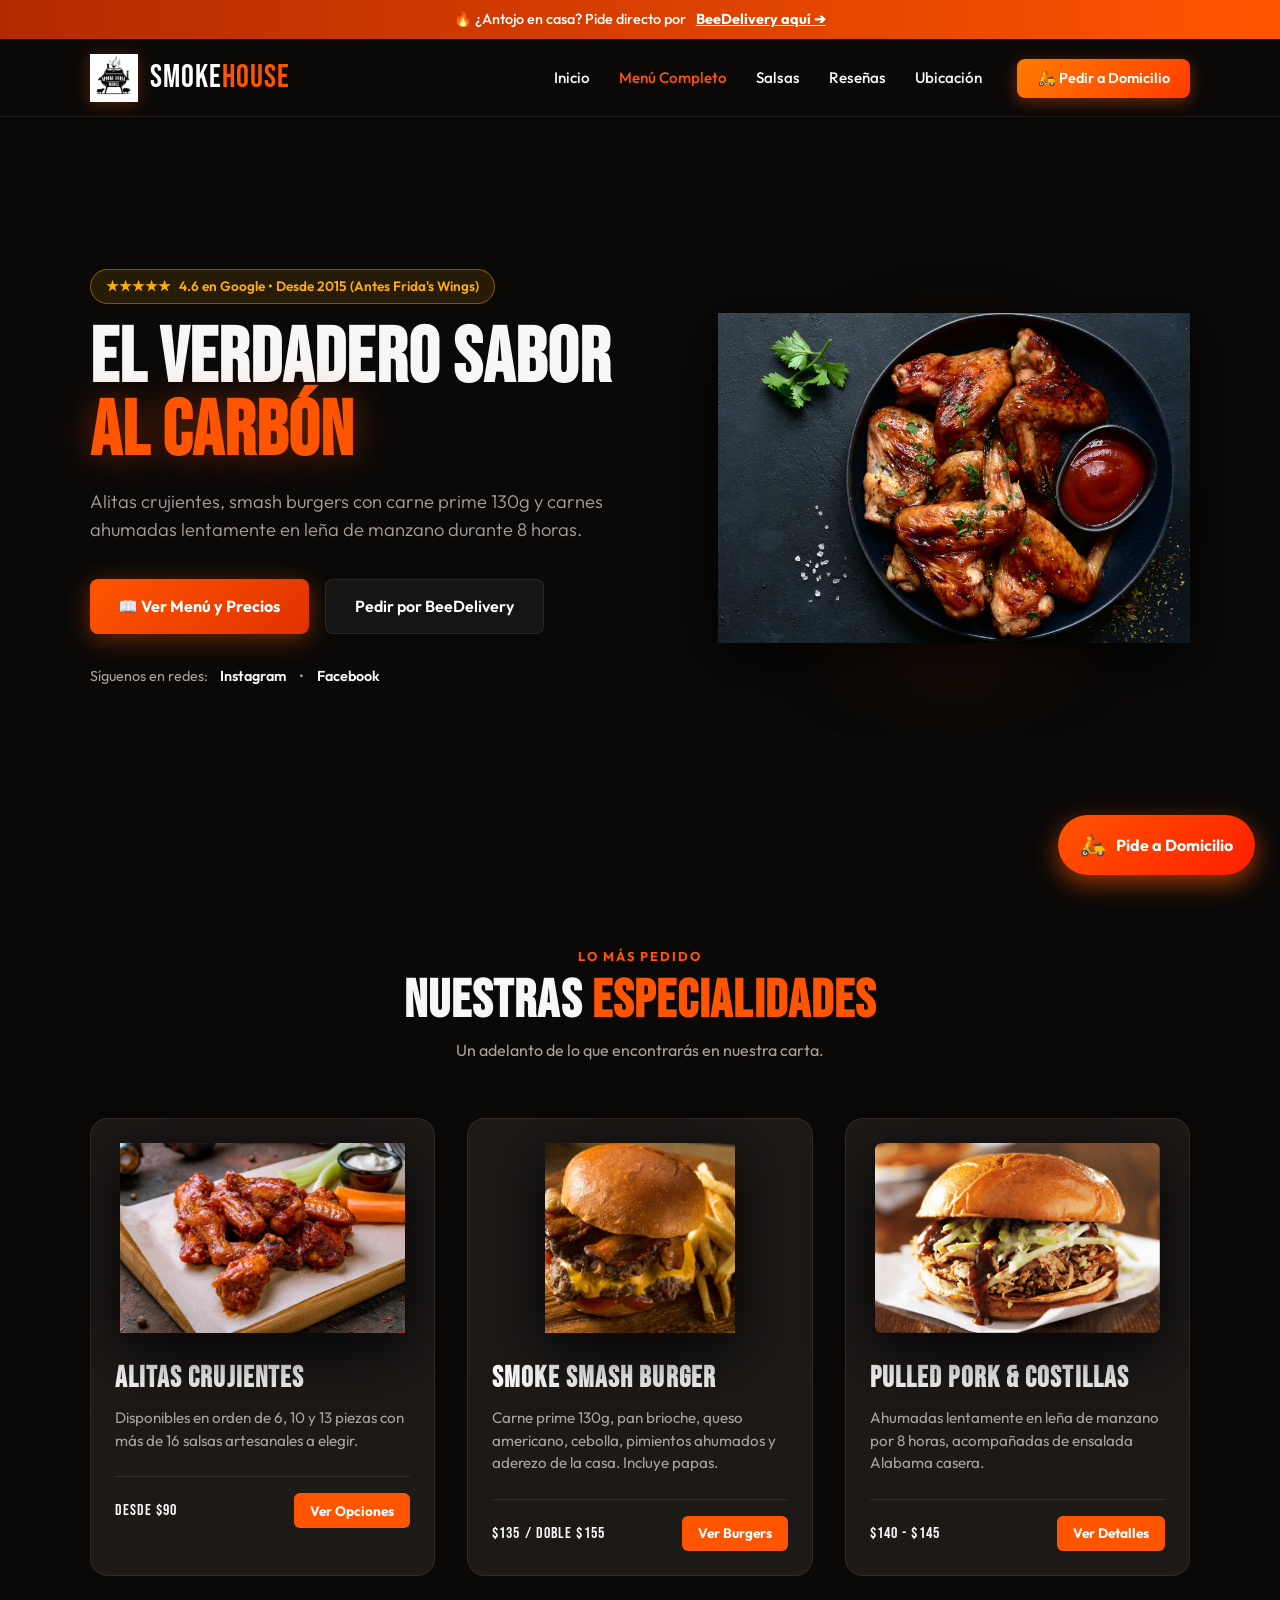
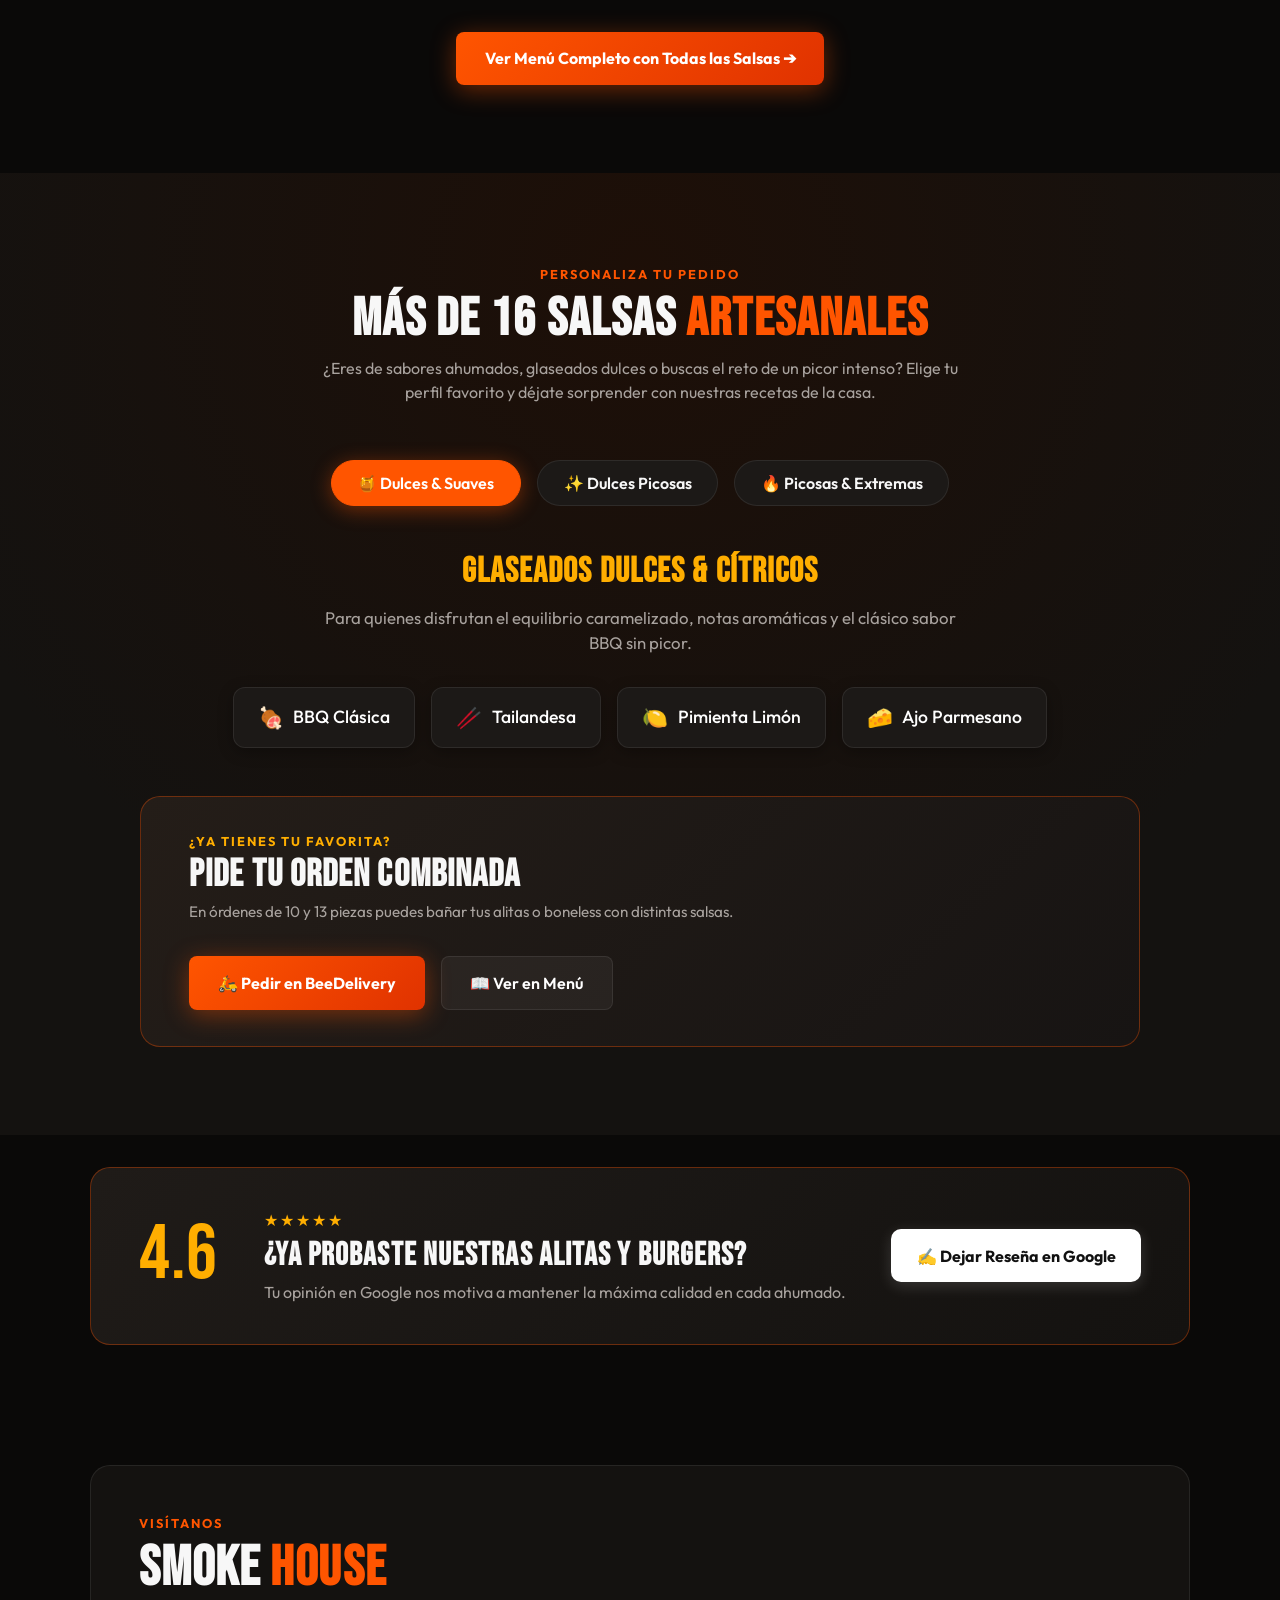
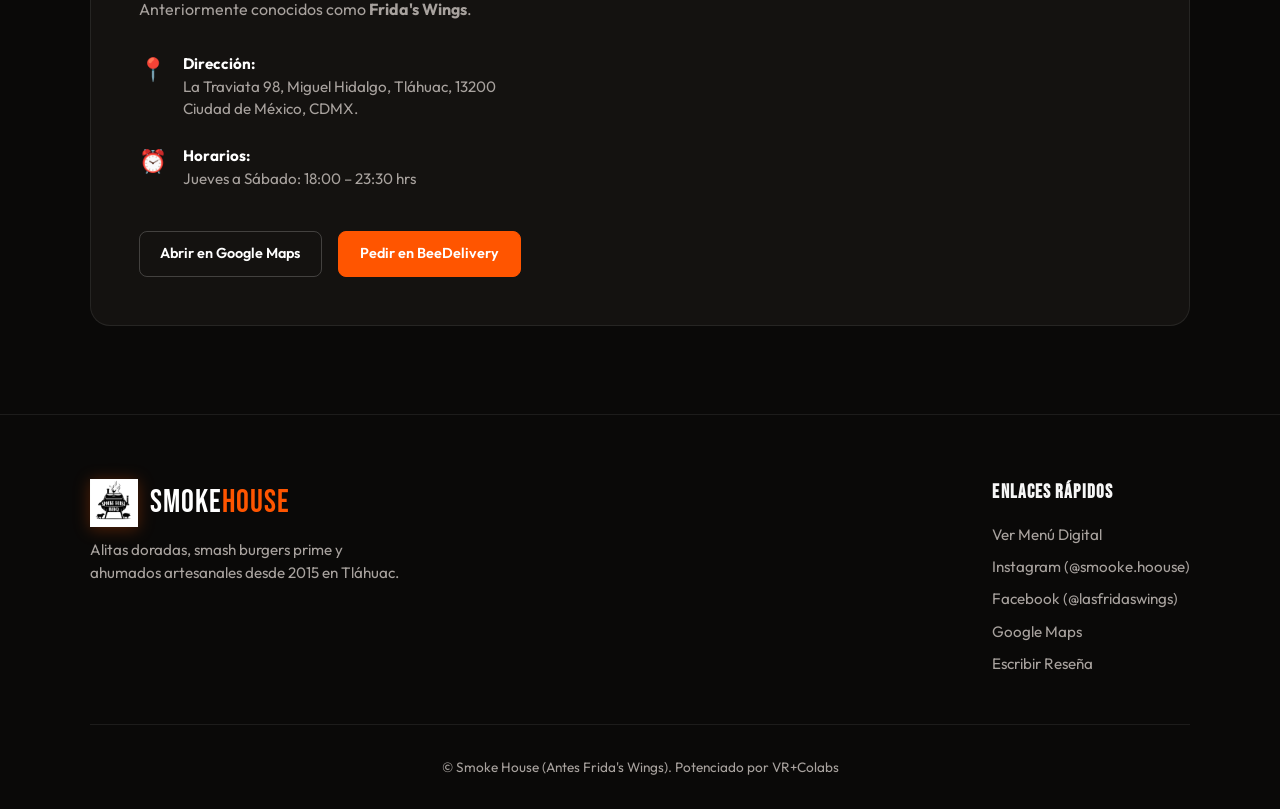
==== commit 8bed2cfb: "Update index.html" ====
--- a/index.html
+++ b/index.html
@@ -310,10 +310,10 @@
       </div>
     </div>
     <div class="copyright">
-      <p>© Smoke House (Antes Frida's Wings). Todos los derechos reservados.</p>
+      <p>© Smoke House (Antes Frida's Wings). Potenciado por VR+Colabs</p>
     </div>
   </footer>
 
   <script src="script.js"></script>
 </body>
-</html>+</html>
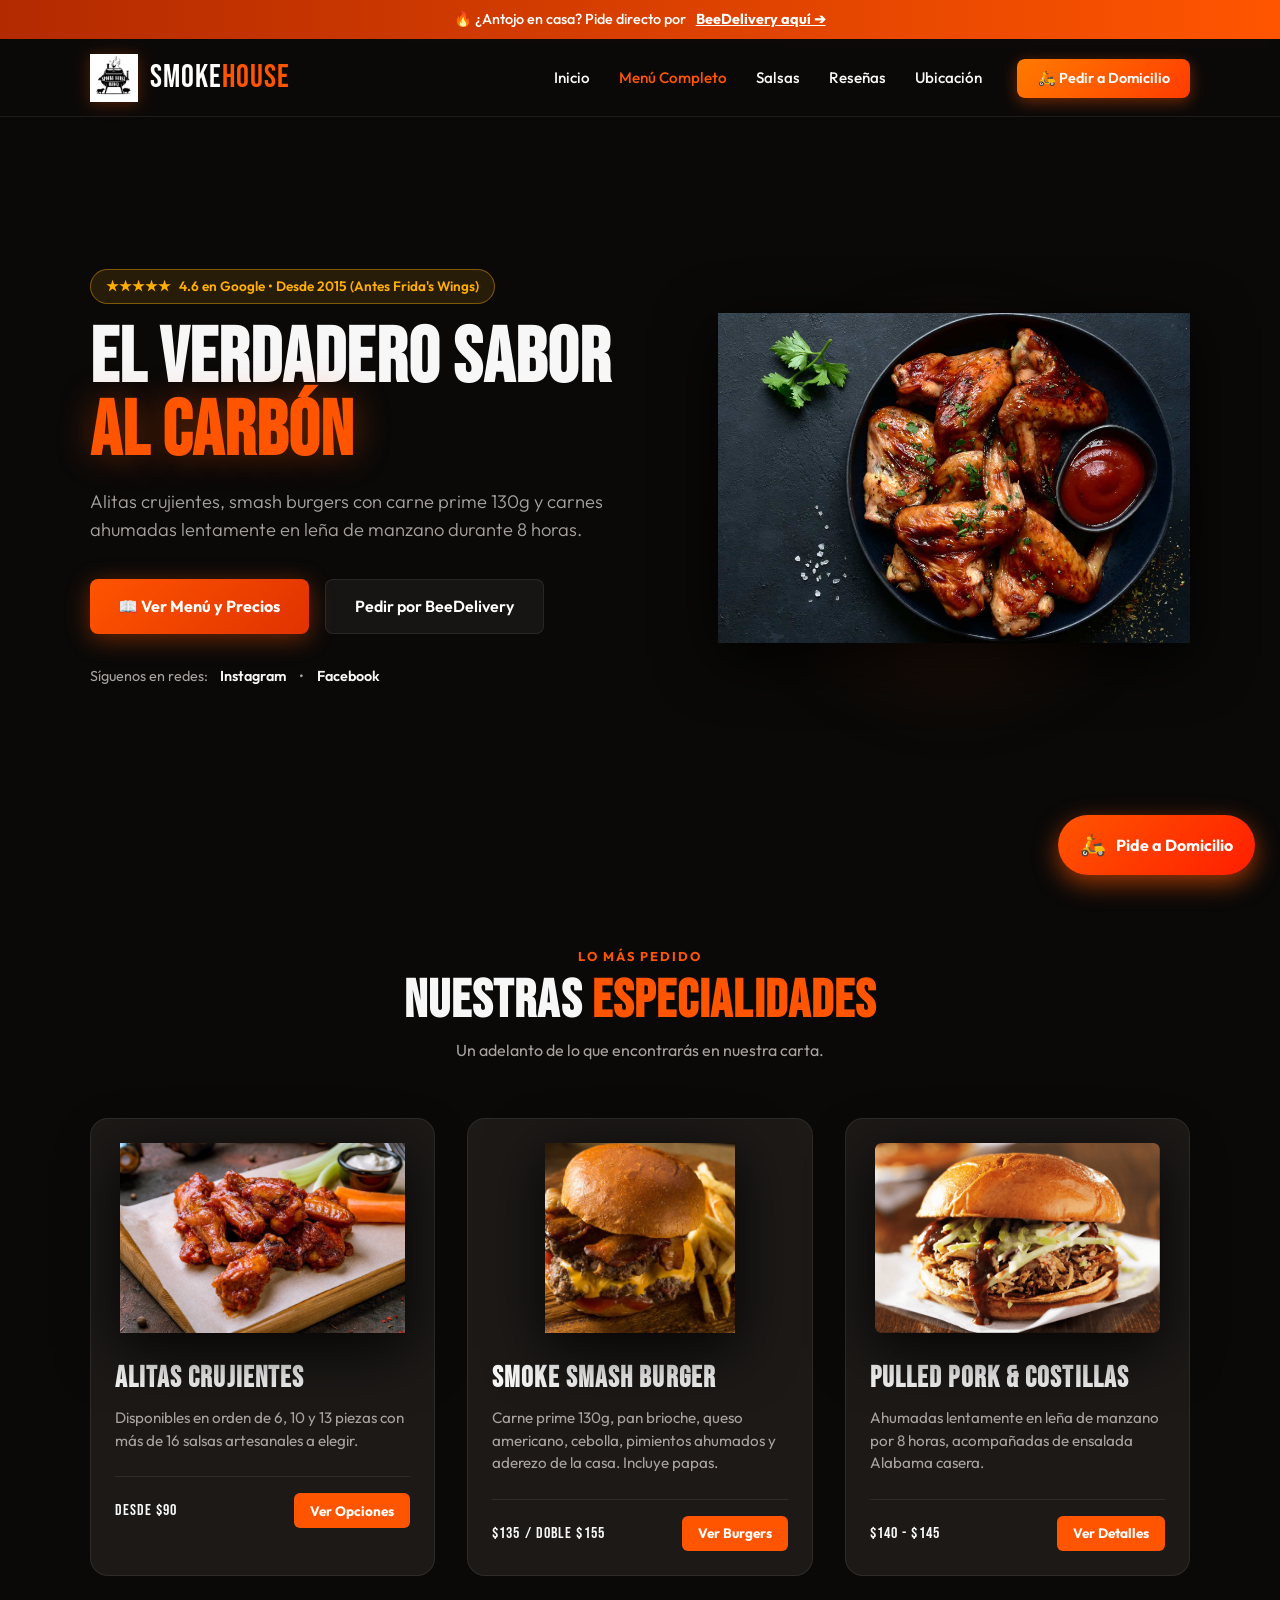
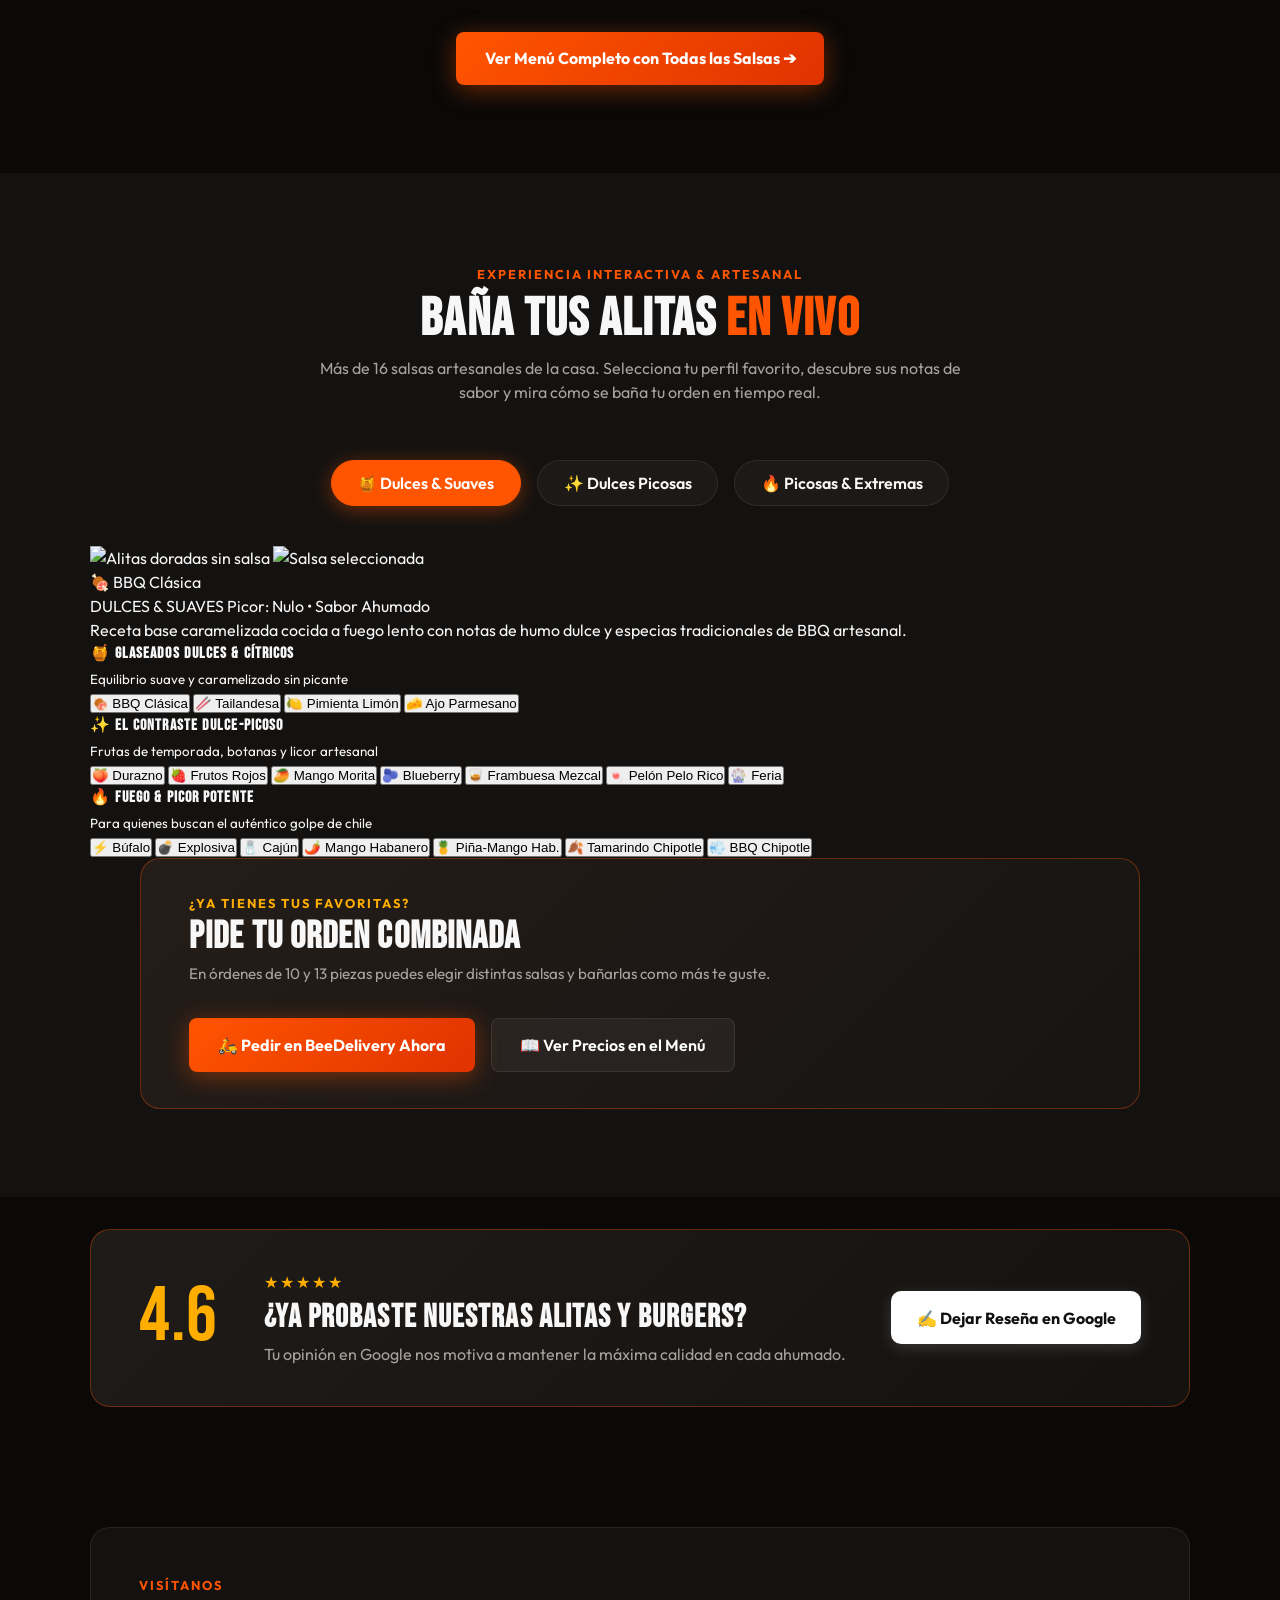
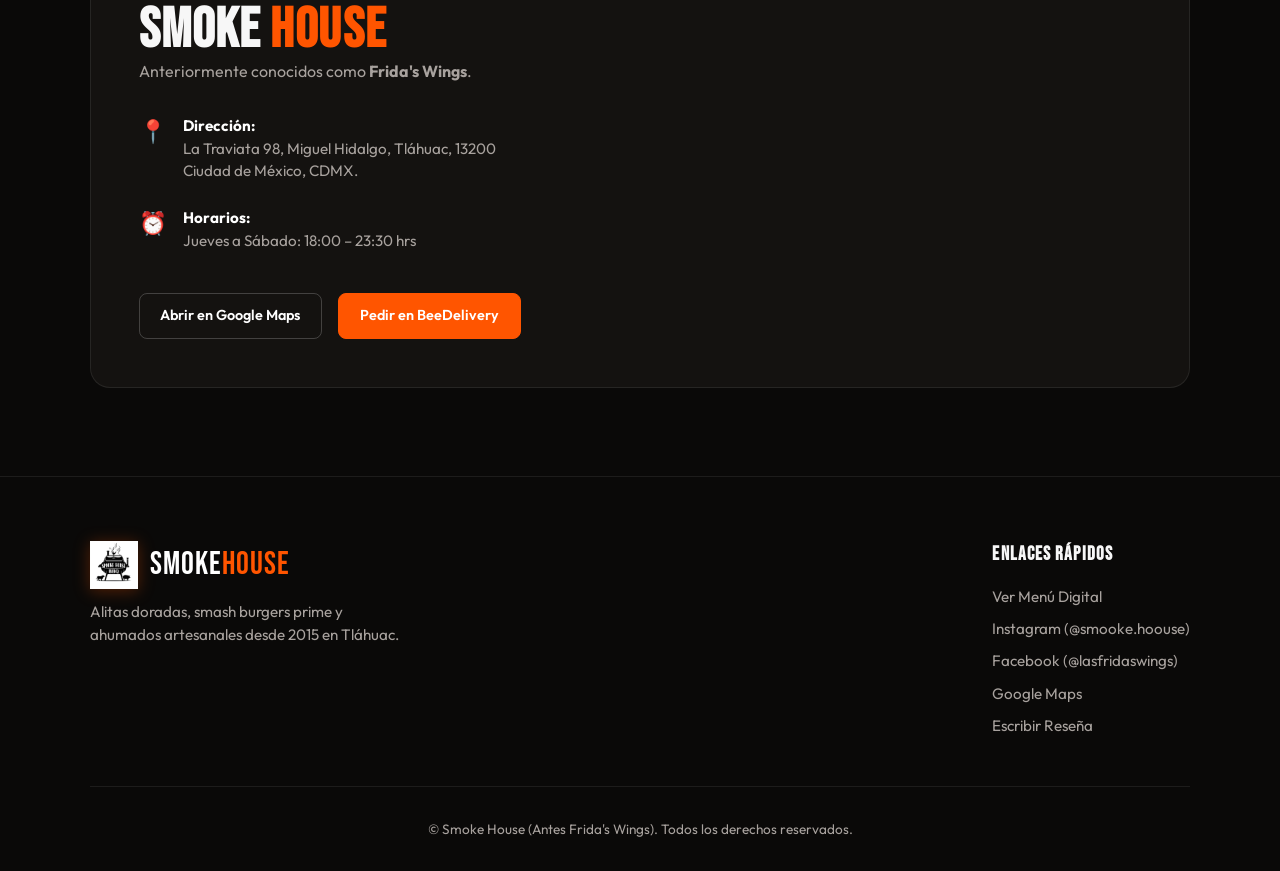
==== commit e21929f3: "Update index.html" ====
--- a/index.html
+++ b/index.html
@@ -130,101 +130,311 @@
       <a href="menu.html" class="btn-primary">Ver Menú Completo con Todas las Salsas ➔</a>
     </div>
   </section>
-
-<!-- Módulo Interactivo de Salsas: ¡Elige tu Favorita! -->
-  <section id="sabores" class="section dark-section sauce-showcase">
-    <div class="section-header">
-      <span class="section-tag">PERSONALIZA TU PEDIDO</span>
-      <h2>MÁS DE 16 SALSAS <span>ARTESANALES</span></h2>
-      <p class="section-subtitle">
-        ¿Eres de sabores ahumados, glaseados dulces o buscas el reto de un picor intenso? 
-        Elige tu perfil favorito y déjate sorprender con nuestras recetas de la casa.
-      </p>
-    </div>
-
-    <!-- Selector / Pestañas de Estilos de Salsa -->
-    <div class="sauce-tabs">
-      <button class="sauce-tab-btn active" data-category="dulces">
-        🍯 Dulces & Suaves
-      </button>
-      <button class="sauce-tab-btn" data-category="dulces-picosas">
-        ✨ Dulces Picosas
-      </button>
-      <button class="sauce-tab-btn" data-category="picosas">
-        🔥 Picosas & Extremas
-      </button>
-    </div>
-
-    <!-- Contenido de Salsas -->
-    <div class="sauce-display-area">
+<!-- Módulo Unificado: Baña tus Alitas & Catálogo de Salsas -->
+<section id="sabores" class="section dark-section sauce-master-section">
+  <div class="section-header">
+    <span class="section-tag">EXPERIENCIA INTERACTIVA & ARTESANAL</span>
+    <h2>BAÑA TUS ALITAS <span>EN VIVO</span></h2>
+    <p class="section-subtitle">
+      Más de 16 salsas artesanales de la casa. Selecciona tu perfil favorito, 
+      descubre sus notas de sabor y mira cómo se baña tu orden en tiempo real.
+    </p>
+  </div>
+
+  <!-- Pestañas de Filtrado Rápido -->
+  <div class="sauce-tabs">
+    <button class="sauce-tab-btn active" data-tab="dulces">
+      🍯 Dulces & Suaves
+    </button>
+    <button class="sauce-tab-btn" data-tab="dulces-picosas">
+      ✨ Dulces Picosas
+    </button>
+    <button class="sauce-tab-btn" data-tab="picosas">
+      🔥 Picosas & Extremas
+    </button>
+  </div>
+
+  <div class="wings-master-grid">
+    
+    <!-- LADO IZQUIERDO: Visor Visual de Alitas (Enfoque 1: Capas PNG) -->
+    <div class="master-viewer-col">
+      <div class="simulator-viewer">
+        <div class="sauce-splash-glow" id="sauceGlow"></div>
+
+        <!-- Capa 1: Alitas Doradas Fijas -->
+        <img src="assets/recgraf/alitas-base.png" alt="Alitas doradas sin salsa" class="layer-base-wings">
+
+        <!-- Capa 2: Salsa Superpuesta Dinámica -->
+        <img id="sauceLayer" src="assets/recgraf/salsa-bbq.png" alt="Salsa seleccionada" class="layer-sauce-overlay active">
+
+        <!-- Etiqueta Flotante de Salsa Activa -->
+        <div class="sauce-active-tag">
+          <span id="activeSauceIcon">🍖</span>
+          <span id="activeSauceName">BBQ Clásica</span>
+        </div>
+      </div>
+
+      <!-- Tarjeta Dinámica de Notas de Cata -->
+      <div class="sauce-tasting-notes">
+        <div class="tasting-header">
+          <span class="tasting-badge" id="tastingCategoryBadge">DULCES & SUAVES</span>
+          <span class="tasting-heat" id="tastingHeat">Picor: Nulo • Sabor Ahumado</span>
+        </div>
+        <p id="tastingDescription">
+          Receta base caramelizada cocida a fuego lento con notas de humo dulce y especias tradicionales de BBQ artesanal.
+        </p>
+      </div>
+    </div>
+
+    <!-- LADO DERECHO: Catálogo Interactivo de Botones -->
+    <div class="master-picker-col">
       
-      <!-- Categoría 1: Dulces -->
-      <div class="sauce-category-panel active" id="dulces">
-        <div class="panel-info">
-          <h3>Glaseados Dulces & Cítricos</h3>
-          <p>Para quienes disfrutan el equilibrio caramelizado, notas aromáticas y el clásico sabor BBQ sin picor.</p>
-        </div>
-        <div class="sauce-tag-grid">
-          <div class="sauce-badge"><span class="badge-icon">🍖</span> BBQ Clásica</div>
-          <div class="sauce-badge"><span class="badge-icon">🥢</span> Tailandesa</div>
-          <div class="sauce-badge"><span class="badge-icon">🍋</span> Pimienta Limón</div>
-          <div class="sauce-badge"><span class="badge-icon">🧀</span> Ajo Parmesano</div>
-        </div>
-      </div>
-
-      <!-- Categoría 2: Dulces Picosas -->
-      <div class="sauce-category-panel" id="dulces-picosas">
-        <div class="panel-info">
-          <h3>El Contraste Dulce-Picoso</h3>
-          <p>La combinación favorita de la casa: toques frutales y botanas emblemáticas con un toque picante que engancha.</p>
-        </div>
-        <div class="sauce-tag-grid">
-          <div class="sauce-badge"><span class="badge-icon">🍑</span> Durazno</div>
-          <div class="sauce-badge"><span class="badge-icon">🍓</span> Frutos Rojos</div>
-          <div class="sauce-badge"><span class="badge-icon">🥭</span> Mango Morita</div>
-          <div class="sauce-badge"><span class="badge-icon">🫐</span> Blueberry</div>
-          <div class="sauce-badge"><span class="badge-icon">🥃</span> Frambuesa Mezcal</div>
-          <div class="sauce-badge"><span class="badge-icon">🍬</span> Pelón Pelo Rico</div>
-          <div class="sauce-badge"><span class="badge-icon">🎡</span> Feria</div>
-        </div>
-      </div>
-
-      <!-- Categoría 3: Picosas -->
-      <div class="sauce-category-panel" id="picosas">
-        <div class="panel-info">
-          <h3>Fuego & Tradición</h3>
-          <p>Chiles toreados, chipotle ahumado, mezclas cajún y el poder del habanero para los verdaderos amantes del picante.</p>
-        </div>
-        <div class="sauce-tag-grid">
-          <div class="sauce-badge flame-badge"><span class="badge-icon">⚡</span> Búfalo</div>
-          <div class="sauce-badge flame-badge"><span class="badge-icon">💣</span> Explosiva</div>
-          <div class="sauce-badge flame-badge"><span class="badge-icon">🧂</span> Cajún</div>
-          <div class="sauce-badge flame-badge"><span class="badge-icon">🌶️</span> Mango Habanero</div>
-          <div class="sauce-badge flame-badge"><span class="badge-icon">🍍</span> Piña-Mango Habanero</div>
-          <div class="sauce-badge flame-badge"><span class="badge-icon">🍂</span> Tamarindo Chipotle</div>
-          <div class="sauce-badge flame-badge"><span class="badge-icon">💨</span> BBQ Chipotle</div>
-        </div>
-      </div>
-
-    </div>
-
-    <!-- Invitación / Call to Action -->
-    <div class="sauce-cta-box">
-      <div class="sauce-cta-content">
-        <span class="cta-mini-tag">¿YA TIENES TU FAVORITA?</span>
-        <h3>PIDE TU ORDEN COMBINADA</h3>
-        <p>En órdenes de 10 y 13 piezas puedes bañar tus alitas o boneless con distintas salsas.</p>
-      </div>
-      <div class="sauce-cta-buttons">
-        <a href="https://beedelivery.mx/restaurant/fridas-wings" target="_blank" rel="noopener noreferrer" class="btn-primary">
-          🛵 Pedir en BeeDelivery
-        </a>
-        <a href="menu.html#salsas" class="btn-secondary">
-          📖 Ver en Menú
-        </a>
-      </div>
-    </div>
-  </section>
+      <!-- Grupo 1: Dulces -->
+      <div class="sauce-group-panel active" id="group-dulces">
+        <div class="group-title">
+          <h4>🍯 GLASEADOS DULCES & CÍTRICOS</h4>
+          <small>Equilibrio suave y caramelizado sin picante</small>
+        </div>
+        <div class="sauce-buttons-layout">
+          <button class="sauce-chip-btn active" 
+                  data-sauce="bbq" 
+                  data-name="BBQ Clásica" 
+                  data-icon="🍖" 
+                  data-color="#ff5500" 
+                  data-category="DULCES & SUAVES"
+                  data-heat="Picor: Nulo • Caramelo Ahumado"
+                  data-desc="Receta base caramelizada cocida a fuego lento con notas de humo dulce y especias tradicionales de BBQ artesanal.">
+            <span class="chip-icon">🍖</span> BBQ Clásica
+          </button>
+
+          <button class="sauce-chip-btn" 
+                  data-sauce="tailandesa" 
+                  data-name="Tailandesa" 
+                  data-icon="🥢" 
+                  data-color="#b83804" 
+                  data-category="DULCES & SUAVES"
+                  data-heat="Picor: Nulo • Agridulce Oriental"
+                  data-desc="Inspiración oriental agridulce con sésamo tostado, jengibre y un sutil glaseado brillante.">
+            <span class="chip-icon">🥢</span> Tailandesa
+          </button>
+
+          <button class="sauce-chip-btn" 
+                  data-sauce="pimienta-limon" 
+                  data-name="Pimienta Limón" 
+                  data-icon="🍋" 
+                  data-color="#ffb700" 
+                  data-category="DULCES & SUAVES"
+                  data-heat="Picor: Muy Bajo • Cítrico Fresco"
+                  data-desc="Toque fresco de limón amarillo deshidratado con el crunch aromático de la pimienta negra molida gruesa.">
+            <span class="chip-icon">🍋</span> Pimienta Limón
+          </button>
+
+          <button class="sauce-chip-btn" 
+                  data-sauce="ajo-parmesano" 
+                  data-name="Ajo Parmesano" 
+                  data-icon="🧀" 
+                  data-color="#d4ba7d" 
+                  data-category="DULCES & SUAVES"
+                  data-heat="Picor: Nulo • Cremoso & Especiado"
+                  data-desc="Mantequilla clarificada con ajo dorado rostizado y abundante lluvia de queso parmesano genuino.">
+            <span class="chip-icon">🧀</span> Ajo Parmesano
+          </button>
+        </div>
+      </div>
+
+      <!-- Grupo 2: Dulces Picosas -->
+      <div class="sauce-group-panel" id="group-dulces-picosas">
+        <div class="group-title">
+          <h4>✨ EL CONTRASTE DULCE-PICOSO</h4>
+          <small>Frutas de temporada, botanas y licor artesanal</small>
+        </div>
+        <div class="sauce-buttons-layout">
+          <button class="sauce-chip-btn" 
+                  data-sauce="durazno" 
+                  data-name="Durazno" 
+                  data-icon="🍑" 
+                  data-color="#e06c1b" 
+                  data-category="DULCES PICOSAS"
+                  data-heat="Picor: Medio-Bajo • Frutal"
+                  data-desc="Reducción espesa de duraznos en almíbar combinados con hojuelas de chile seco y páprika.">
+            <span class="chip-icon">🍑</span> Durazno
+          </button>
+
+          <button class="sauce-chip-btn" 
+                  data-sauce="frutos-rojos" 
+                  data-name="Frutos Rojos" 
+                  data-icon="🍓" 
+                  data-color="#8a0c24" 
+                  data-category="DULCES PICOSAS"
+                  data-heat="Picor: Medio • Acidez Frutal"
+                  data-desc="Compota artesanal de zarzamoras, fresas y arándanos con un remate picante que equilibra la grasa del pollo.">
+            <span class="chip-icon">🍓</span> Frutos Rojos
+          </button>
+
+          <button class="sauce-chip-btn" 
+                  data-sauce="mango-morita" 
+                  data-name="Mango Morita" 
+                  data-icon="🥭" 
+                  data-color="#ab410d" 
+                  data-category="DULCES PICOSAS"
+                  data-heat="Picor: Medio • Humo & Pulpa"
+                  data-desc="El dulzor tropical del mango manila fundido con el perfume tostado y ahumado del chile morita.">
+            <span class="chip-icon">🥭</span> Mango Morita
+          </button>
+
+          <button class="sauce-chip-btn" 
+                  data-sauce="blueberry" 
+                  data-name="Blueberry" 
+                  data-icon="🫐" 
+                  data-color="#552277" 
+                  data-category="DULCES PICOSAS"
+                  data-heat="Picor: Medio-Bajo • Dulzor Silvestre"
+                  data-desc="Glaseado oscuro de arándanos azules con un sutil picor que realza la piel crujiente.">
+            <span class="chip-icon">🫐</span> Blueberry
+          </button>
+
+          <button class="sauce-chip-btn" 
+                  data-sauce="frambuesa-mezcal" 
+                  data-name="Frambuesa Mezcal" 
+                  data-icon="🥃" 
+                  data-color="#690924" 
+                  data-category="DULCES PICOSAS"
+                  data-heat="Picor: Medio • Espadín & Fruto"
+                  data-desc="Frambuesas reducidas a fuego lento con notas herbales y ahumadas de mezcal artesanal.">
+            <span class="chip-icon">🥃</span> Frambuesa Mezcal
+          </button>
+
+          <button class="sauce-chip-btn" 
+                  data-sauce="pelon-pelo-rico" 
+                  data-name="Pelón Pelo Rico" 
+                  data-icon="🍬" 
+                  data-color="#5c1c09" 
+                  data-category="DULCES PICOSAS"
+                  data-heat="Picor: Medio • Sabor Dulcería"
+                  data-desc="Homenaje al dulce mexicano de pulpa de tamarindo picosito, acidito y adictivo.">
+            <span class="chip-icon">🍬</span> Pelón Pelo Rico
+          </button>
+
+          <button class="sauce-chip-btn" 
+                  data-sauce="feria" 
+                  data-name="Feria" 
+                  data-icon="🎡" 
+                  data-color="#c43b00" 
+                  data-category="DULCES PICOSAS"
+                  data-heat="Picor: Medio • Chamoy Clásico"
+                  data-desc="Receta festiva con base de chamoy casero, limón y chilito en polvo estilo feria tradicional.">
+            <span class="chip-icon">🎡</span> Feria
+          </button>
+        </div>
+      </div>
+
+      <!-- Grupo 3: Picosas -->
+      <div class="sauce-group-panel" id="group-picosas">
+        <div class="group-title">
+          <h4>🔥 FUEGO & PICOR POTENTE</h4>
+          <small>Para quienes buscan el auténtico golpe de chile</small>
+        </div>
+        <div class="sauce-buttons-layout">
+          <button class="sauce-chip-btn" 
+                  data-sauce="bufalo" 
+                  data-name="Búfalo Original" 
+                  data-icon="⚡" 
+                  data-color="#ff3b00" 
+                  data-category="PICOSAS & EXTREMAS"
+                  data-heat="Picor: Alto • Clásica Americana"
+                  data-desc="La receta original con base de vinagre añejado, mantequilla caliente y salsa picante clásica.">
+            <span class="chip-icon">⚡</span> Búfalo
+          </button>
+
+          <button class="sauce-chip-btn" 
+                  data-sauce="explosiva" 
+                  data-name="Explosiva" 
+                  data-icon="💣" 
+                  data-color="#b80c00" 
+                  data-category="PICOSAS & EXTREMAS"
+                  data-heat="Picor: Muy Alto • Fuego Directo"
+                  data-desc="Combinación especial de chiles secos concentrados que detona un picor rápido e intenso.">
+            <span class="chip-icon">💣</span> Explosiva
+          </button>
+
+          <button class="sauce-chip-btn" 
+                  data-sauce="cajun" 
+                  data-name="Cajún" 
+                  data-icon="🧂" 
+                  data-color="#8a300a" 
+                  data-category="PICOSAS & EXTREMAS"
+                  data-heat="Picor: Medio-Alto • Especias Criollas"
+                  data-desc="Mezcla de pimienta de cayena, orégano, pimentón dulce y cebolla en polvo estilo Nueva Orleans.">
+            <span class="chip-icon">🧂</span> Cajún
+          </button>
+
+          <button class="sauce-chip-btn" 
+                  data-sauce="mango-habanero" 
+                  data-name="Mango Habanero" 
+                  data-icon="🌶️" 
+                  data-color="#ff5500" 
+                  data-category="PICOSAS & EXTREMAS"
+                  data-heat="Picor: Muy Alto • Tropical Bravo"
+                  data-desc="Entrada aromática y jugosa de mango que da paso al fuego auténtico del chile habanero fresco.">
+            <span class="chip-icon">🌶️</span> Mango Habanero
+          </button>
+
+          <button class="sauce-chip-btn" 
+                  data-sauce="pina-mango-habanero" 
+                  data-name="Piña-Mango Habanero" 
+                  data-icon="🍍" 
+                  data-color="#ff7b00" 
+                  data-category="PICOSAS & EXTREMAS"
+                  data-heat="Picor: Muy Alto • Cítrico Ardiente"
+                  data-desc="Doble acidez de piña asada y mango con el poder demoledor del habanero tatemado.">
+            <span class="chip-icon">🍍</span> Piña-Mango Hab.
+          </button>
+
+          <button class="sauce-chip-btn" 
+                  data-sauce="tamarindo-chipotle" 
+                  data-name="Tamarindo Chipotle" 
+                  data-icon="🍂" 
+                  data-color="#542416" 
+                  data-category="PICOSAS & EXTREMAS"
+                  data-heat="Picor: Alto • Ahumado Profundo"
+                  data-desc="Pulpa concentrada de tamarindo hervida con chipotle meco ahumado en madera.">
+            <span class="chip-icon">🍂</span> Tamarindo Chipotle
+          </button>
+
+          <button class="sauce-chip-btn" 
+                  data-sauce="bbq-chipotle" 
+                  data-name="BBQ Chipotle" 
+                  data-icon="💨" 
+                  data-color="#4a180b" 
+                  data-category="PICOSAS & EXTREMAS"
+                  data-heat="Picor: Medio-Alto • BBQ con Garra"
+                  data-desc="Nuestra salsa BBQ insignia enriquecida con puré de chipotles en adobo casero.">
+            <span class="chip-icon">💨</span> BBQ Chipotle
+          </button>
+        </div>
+      </div>
+
+    </div>
+
+  </div>
+
+  <!-- Llamado a la Acción Inferior Integrado -->
+  <div class="sauce-cta-box master-cta-box">
+    <div class="sauce-cta-content">
+      <span class="cta-mini-tag">¿YA TIENES TUS FAVORITAS?</span>
+      <h3>PIDE TU ORDEN COMBINADA</h3>
+      <p>En órdenes de 10 y 13 piezas puedes elegir distintas salsas y bañarlas como más te guste.</p>
+    </div>
+    <div class="sauce-cta-buttons">
+      <a href="https://beedelivery.mx/restaurant/fridas-wings" target="_blank" rel="noopener noreferrer" class="btn-primary">
+        🛵 Pedir en BeeDelivery Ahora
+      </a>
+      <a href="menu.html#sec-salsas" class="btn-secondary">
+        📖 Ver Precios en el Menú
+      </a>
+    </div>
+  </div>
+</section>
 
   <!-- Reseñas -->
   <section id="resenas" class="section review-callout">
@@ -310,7 +520,7 @@
       </div>
     </div>
     <div class="copyright">
-      <p>© Smoke House (Antes Frida's Wings). Potenciado por VR+Colabs</p>
+      <p>© Smoke House (Antes Frida's Wings). Todos los derechos reservados.</p>
     </div>
   </footer>
 
